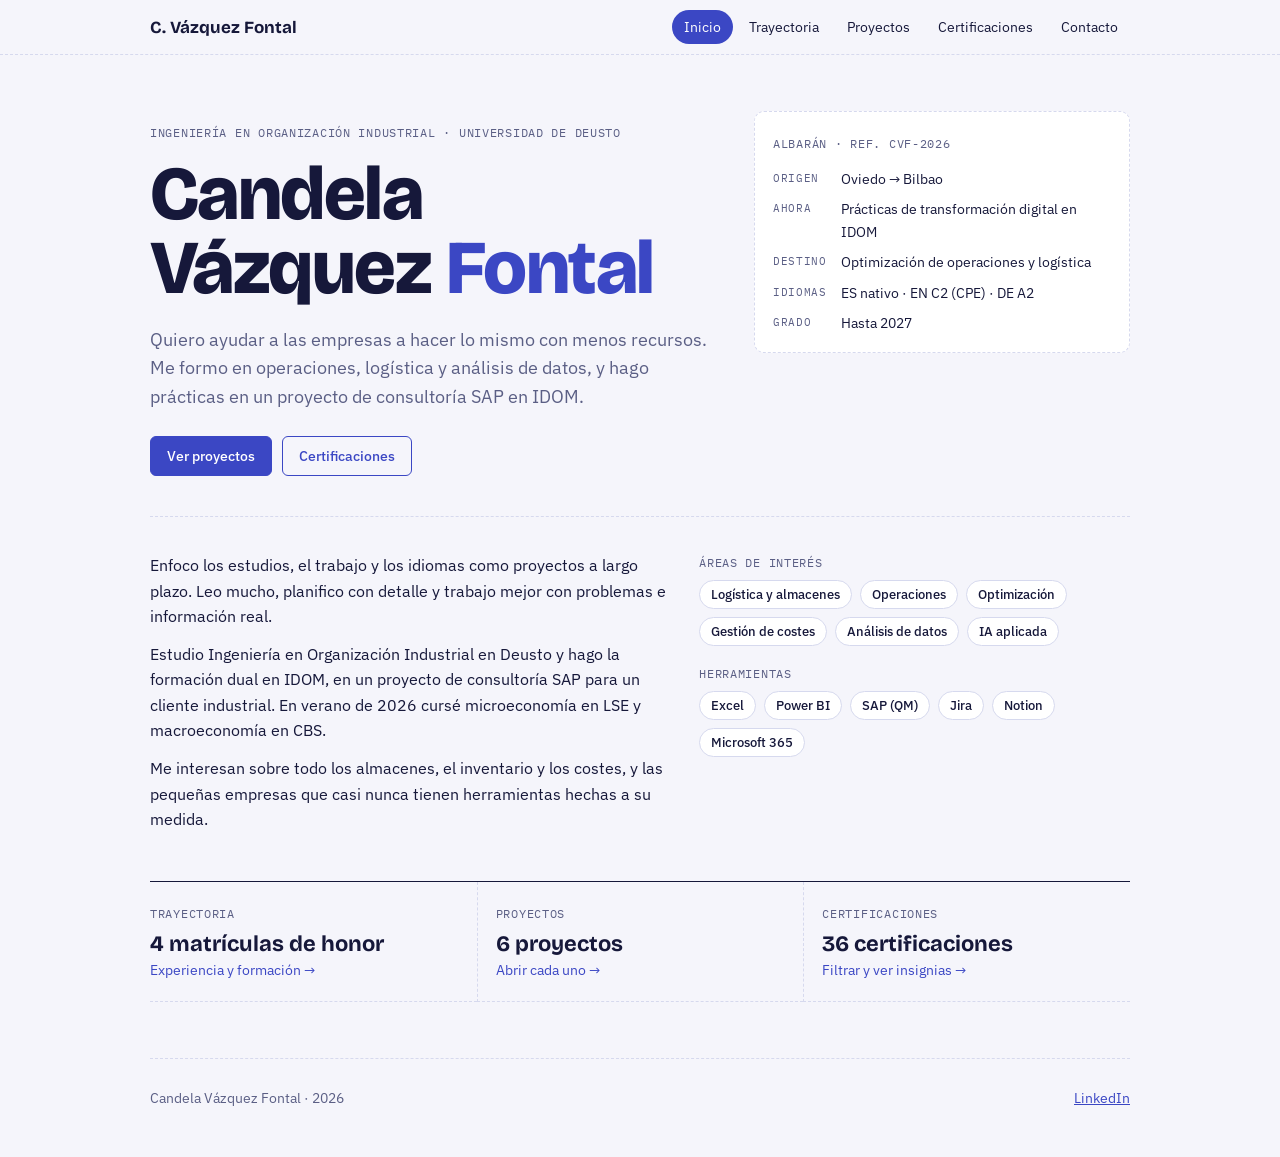
==== index.html @ 23063f33 "Primera versión de la web" ====
<!doctype html>
<html lang="es">
<head>
<meta charset="utf-8">
<meta name="viewport" content="width=device-width,initial-scale=1">
<title>Candela Vázquez Fontal</title>
<meta name="description" content="Candela Vázquez Fontal. Ingeniería en Organización Industrial: operaciones, logística y análisis de datos. Trayectoria, proyectos y certificaciones.">
<style>html{-webkit-text-size-adjust:100%}body{margin:0}img{max-width:100%}[hidden]{display:none!important}</style>
<link rel="preconnect" href="https://fonts.googleapis.com">
<link rel="preconnect" href="https://fonts.gstatic.com" crossorigin>
<link rel="stylesheet" href="https://fonts.googleapis.com/css2?family=Bricolage+Grotesque:opsz,wght@12..96,500;12..96,700;12..96,800&family=IBM+Plex+Sans:wght@400;500;600&family=IBM+Plex+Mono:wght@400;500&display=swap">
<style>
/* Concepto: web como albarán de transporte. Cada sección es una hoja aparte; filas de manifiesto con fechas, códigos y separadores punteados tipo perforación. */
:root{
  --bg:#F5F5FB; --surface:#FFFFFF; --fg:#16183A; --muted:#5B5F85; --line:#D6D9EE;
  --accent:#3B47C4; --accent-soft:#E0E3FF; --on-accent:#FFFFFF;
  --ok:#1F7A4D; --ok-soft:#DDF3E7; --wip:#8A5200; --wip-soft:#FFEFD0;
  --f-display:'Bricolage Grotesque','Helvetica Neue',Arial,sans-serif;
  --f-body:'IBM Plex Sans','Helvetica Neue',Arial,sans-serif;
  --f-mono:'IBM Plex Mono',ui-monospace,Menlo,Consolas,monospace;
}
@media (prefers-color-scheme:dark){:root:not([data-theme="light"]){
  --bg:#0E1024; --surface:#161939; --fg:#E9EAF8; --muted:#9A9EC6; --line:#2B2F5E;
  --accent:#A3ADFF; --accent-soft:#252A66; --on-accent:#0E1024;
  --ok:#7ADCA6; --ok-soft:#173D2C; --wip:#FFC76B; --wip-soft:#46310E; color-scheme:dark}}
:root[data-theme="dark"]{
  --bg:#0E1024; --surface:#161939; --fg:#E9EAF8; --muted:#9A9EC6; --line:#2B2F5E;
  --accent:#A3ADFF; --accent-soft:#252A66; --on-accent:#0E1024;
  --ok:#7ADCA6; --ok-soft:#173D2C; --wip:#FFC76B; --wip-soft:#46310E; color-scheme:dark}
*{box-sizing:border-box}
body{background:var(--bg);color:var(--fg);font:16px/1.6 var(--f-body);padding-inline:20px}
.wrap{max-width:980px;margin-inline:auto}
a{color:var(--accent)}
:focus-visible{outline:2px solid var(--accent);outline-offset:3px;border-radius:3px}
.mono{font-family:var(--f-mono);font-size:12px;letter-spacing:.06em;text-transform:uppercase;color:var(--muted)}
h1,h2,h3{font-family:var(--f-display);text-wrap:balance;margin:0}

/* Navegación por secciones */
nav{position:sticky;top:env(safe-area-inset-top,0px);z-index:5;background:var(--bg);border-bottom:1px dashed var(--line);margin-inline:-20px;padding:10px 20px}
nav .wrap{display:flex;gap:8px 18px;align-items:center;flex-wrap:wrap;justify-content:space-between}
nav b{font-family:var(--f-display);font-size:17px}
nav ul{display:flex;gap:4px;list-style:none;margin:0;padding:0;flex-wrap:wrap}
nav a{display:block;color:var(--fg);text-decoration:none;font-size:14px;padding:5px 11px;border-radius:999px;border:1px solid transparent}
nav a:hover{border-color:var(--line)}
nav a[aria-current="page"]{background:var(--accent);color:var(--on-accent)}

.view{padding-block:40px 56px}
.view-head{display:flex;justify-content:space-between;align-items:baseline;gap:12px;flex-wrap:wrap;margin-bottom:26px}
.view-head h2{font-size:clamp(32px,6vw,54px);font-weight:800;letter-spacing:-.02em;line-height:1}
.view h3.sub{font-size:22px;font-weight:700;margin:36px 0 12px}
.view h3.sub:first-of-type{margin-top:0}

/* Inicio */
.hero{display:grid;grid-template-columns:1.5fr 1fr;gap:40px;align-items:start;padding-block:16px 40px}
.hero h1{font-size:clamp(40px,7vw,76px);line-height:.98;font-weight:800;letter-spacing:-.02em}
.hero h1 span{color:var(--accent)}
.hero p.lead{font-size:18px;max-width:52ch;color:var(--muted);margin:20px 0 0}
.cta{display:flex;gap:10px;flex-wrap:wrap;margin-top:24px}
.btn{font:500 14px var(--f-body);padding:10px 16px;border-radius:6px;border:1px solid var(--accent);background:var(--accent);color:var(--on-accent);text-decoration:none;cursor:pointer}
.btn.ghost{background:transparent;color:var(--accent)}
.label{background:var(--surface);border:1px dashed var(--line);border-radius:10px;padding:18px;min-width:0}
.label dl{margin:12px 0 0;display:grid;grid-template-columns:auto 1fr;gap:8px 14px;font-size:14px}
.label dt{font-family:var(--f-mono);font-size:11px;text-transform:uppercase;letter-spacing:.06em;color:var(--muted);padding-top:2px}
.label dd{margin:0;min-width:0;overflow-wrap:anywhere}
.about{display:grid;grid-template-columns:1.2fr 1fr;gap:32px;padding-block:36px;border-top:1px dashed var(--line)}
.about p{margin:0 0 12px;max-width:60ch}
.about .side{display:grid;gap:18px;align-content:start;min-width:0}
.about .side p{margin:0 0 8px}
.chips{display:flex;gap:8px;flex-wrap:wrap;margin:0;padding:0;list-style:none}
.chips li,.chip{font:500 13px var(--f-body);padding:5px 11px;border-radius:999px;border:1px solid var(--line);background:var(--surface);color:var(--fg)}
button.chip{cursor:pointer}
button.chip span{color:var(--muted);font-family:var(--f-mono);font-size:11px;margin-left:5px}
button.chip[aria-pressed="true"]{background:var(--accent);color:var(--on-accent);border-color:var(--accent)}
button.chip[aria-pressed="true"] span{color:var(--on-accent)}
.doors{display:grid;grid-template-columns:repeat(3,1fr);border-top:1px solid var(--fg)}
.doors a{display:block;padding:18px 18px 18px 0;text-decoration:none;color:var(--fg);border-bottom:1px dashed var(--line)}
.doors a+a{padding-left:18px;border-left:1px dashed var(--line)}
.doors b{display:block;font:700 22px var(--f-display);margin-top:6px}
.doors span.go{color:var(--accent);font-size:14px}
.doors a:hover b{color:var(--accent)}

/* Listas tipo manifiesto */
.tl{list-style:none;margin:0;padding:0;border-top:1px solid var(--fg)}
.tl>li{display:grid;grid-template-columns:170px 1fr;gap:6px 24px;padding-block:16px;border-bottom:1px dashed var(--line)}
.tl h4{font:700 19px var(--f-display);margin:0}
.tl .org{color:var(--muted);font-size:14px}
.tl p{margin:6px 0 0;font-size:15px;max-width:64ch}
.tl ul.pts{margin:6px 0 0;padding-left:18px;font-size:15px;max-width:64ch}
.tl .chips{margin-top:10px}
.tl .chips li{font-size:12px;padding:3px 9px}
.tools{display:flex;gap:8px;flex-wrap:wrap;align-items:center;margin-bottom:12px}
.tools .lab{flex:0 0 auto;margin-right:4px}
.field{font:400 14px var(--f-body);padding:7px 11px;border-radius:6px;border:1px solid var(--line);background:var(--surface);color:var(--fg);min-width:0;max-width:100%}
input.field{flex:1 1 200px;max-width:320px}
.count{display:block;margin:0 0 8px}
.rows{border-top:1px solid var(--fg)}
.row{display:grid;grid-template-columns:120px 1fr auto;gap:6px 20px;padding:13px 0;border-bottom:1px dashed var(--line);align-items:baseline}
.row h3{font-size:17px;font-weight:700}
.row .meta{color:var(--muted);font-size:14px;margin-top:2px}
.row .go{font-size:13px;white-space:nowrap}
.row .go .id{font-family:var(--f-mono);font-size:11px;color:var(--muted)}
.empty{color:var(--muted);padding:16px 0;margin:0}
#proj-list{border-top:1px solid var(--fg)}
details.proj{border-bottom:1px dashed var(--line)}
details.proj summary{display:grid;grid-template-columns:120px 1fr auto;gap:6px 20px;padding:16px 0;cursor:pointer;list-style:none;align-items:baseline}
details.proj summary::-webkit-details-marker{display:none}
details.proj summary h3{font-size:20px;font-weight:700}
details.proj summary .meta{color:var(--muted);font-size:14px}
details.proj summary .plus{font-family:var(--f-mono);color:var(--accent);font-size:20px;line-height:1;display:inline-block}
details.proj[open] .plus{transform:rotate(45deg)}
.proj-body{display:grid;grid-template-columns:120px 1fr;gap:0 20px;padding:0 0 22px}
.proj-body .in{grid-column:2;display:grid;grid-template-columns:1fr 1fr;gap:18px 28px;min-width:0}
.proj-body h4{font:500 11px var(--f-mono);letter-spacing:.06em;text-transform:uppercase;color:var(--muted);margin:0 0 4px}
.proj-body p{margin:0;font-size:15px;max-width:66ch}
.proj-body ul{margin:0;padding-left:18px;font-size:15px}
.proj-body .wide{grid-column:1/-1}
.tags{display:flex;gap:6px;flex-wrap:wrap}
.tags span{font-size:12px;padding:2px 9px;border-radius:999px;border:1px solid var(--line);color:var(--muted)}
.honor{display:inline-block;font:500 11px var(--f-mono);letter-spacing:.05em;text-transform:uppercase;padding:3px 8px;border-radius:4px;background:var(--ok-soft);color:var(--ok)}
.draft{background:var(--wip-soft);color:var(--fg);border-left:3px solid var(--wip);padding:10px 12px;font-size:14px}
.draft b{font:500 11px var(--f-mono);letter-spacing:.06em;text-transform:uppercase;color:var(--wip);display:block;margin-bottom:2px}
p.draft{margin:18px 0 0}
body.clean .draft{display:none}
footer{padding-block:28px 48px;border-top:1px dashed var(--line);display:flex;justify-content:space-between;align-items:center;gap:16px;flex-wrap:wrap;color:var(--muted);font-size:14px}
footer button{font:500 13px var(--f-body);padding:6px 12px;border-radius:6px;border:1px solid var(--line);background:var(--surface);color:var(--fg);cursor:pointer}
@media (max-width:760px){
  .hero,.about{grid-template-columns:1fr}
  .hero{gap:28px;padding-block:8px 32px}
  .doors{grid-template-columns:1fr}
  .doors a+a{padding-left:0;border-left:0}
  .tl>li{grid-template-columns:1fr}
  .row,details.proj summary{grid-template-columns:1fr auto}
  .row>:first-child,details.proj summary>:first-child{grid-column:1/-1}
  .row>div{grid-column:1/-1}
  .row .go{grid-column:1/-1;white-space:normal}
  .proj-body{grid-template-columns:1fr}
  .proj-body .in{grid-column:1;grid-template-columns:1fr}
}
</style>

</head>
<body>
<nav aria-label="Secciones"><div class="wrap">
  <b>C. Vázquez Fontal</b>
  <ul>
    <li><a href="#inicio" data-view="inicio">Inicio</a></li>
    <li><a href="#trayectoria" data-view="trayectoria">Trayectoria</a></li>
    <li><a href="#proyectos" data-view="proyectos">Proyectos</a></li>
    <li><a href="#certificaciones" data-view="certificaciones">Certificaciones</a></li>
    <li><a href="#contacto" data-view="contacto">Contacto</a></li>
  </ul>
</div></nav>

<main class="wrap">

<!-- ============ INICIO ============ -->
<section class="view" id="v-inicio">
  <div class="hero">
    <div>
      <p class="mono">Ingeniería en Organización Industrial · Universidad de Deusto</p>
      <h1 style="margin-top:14px">Candela<br>Vázquez <span>Fontal</span></h1>
      <p class="lead">Quiero ayudar a las empresas a hacer lo mismo con menos recursos. Me formo en operaciones, logística y análisis de datos, y hago prácticas en un proyecto de consultoría SAP en IDOM.</p>
      <div class="cta">
        <a class="btn" href="#proyectos" data-view="proyectos">Ver proyectos</a>
        <a class="btn ghost" href="#certificaciones" data-view="certificaciones">Certificaciones</a>
      </div>
    </div>
    <aside class="label" aria-label="Datos rápidos">
      <span class="mono">Albarán · Ref. CVF-2026</span>
      <dl>
        <dt>Origen</dt><dd>Oviedo → Bilbao</dd>
        <dt>Ahora</dt><dd>Prácticas de transformación digital en IDOM</dd>
        <dt>Destino</dt><dd>Optimización de operaciones y logística</dd>
        <dt>Idiomas</dt><dd>ES nativo · EN C2 (CPE) · DE A2</dd>
        <dt>Grado</dt><dd>Hasta 2027</dd>
      </dl>
    </aside>
  </div>

  <div class="about">
    <div>
      <p>Enfoco los estudios, el trabajo y los idiomas como proyectos a largo plazo. Leo mucho, planifico con detalle y trabajo mejor con problemas e información real.</p>
      <p>Estudio Ingeniería en Organización Industrial en Deusto y hago la formación dual en IDOM, en un proyecto de consultoría SAP para un cliente industrial. En verano de 2026 cursé microeconomía en LSE y macroeconomía en CBS.</p>
      <p>Me interesan sobre todo los almacenes, el inventario y los costes, y las pequeñas empresas que casi nunca tienen herramientas hechas a su medida.</p>
    </div>
    <div class="side">
      <div>
        <p class="mono">Áreas de interés</p>
        <ul class="chips">
          <li>Logística y almacenes</li><li>Operaciones</li><li>Optimización</li>
          <li>Gestión de costes</li><li>Análisis de datos</li><li>IA aplicada</li>
        </ul>
      </div>
      <div>
        <p class="mono">Herramientas</p>
        <ul class="chips">
          <li>Excel</li><li>Power BI</li><li>SAP (QM)</li><li>Jira</li><li>Notion</li><li>Microsoft 365</li>
        </ul>
      </div>
    </div>
  </div>

  <div class="doors">
    <a href="#trayectoria" data-view="trayectoria"><span class="mono">Trayectoria</span><b>4 matrículas de honor</b><span class="go">Experiencia y formación →</span></a>
    <a href="#proyectos" data-view="proyectos"><span class="mono">Proyectos</span><b id="door-proj"></b><span class="go">Abrir cada uno →</span></a>
    <a href="#certificaciones" data-view="certificaciones"><span class="mono">Certificaciones</span><b id="door-cert"></b><span class="go">Filtrar y ver insignias →</span></a>
  </div>
</section>

<!-- ============ TRAYECTORIA ============ -->
<section class="view" id="v-trayectoria" hidden>
  <div class="view-head"><h2>Trayectoria</h2><span class="mono">Experiencia · formación · reconocimientos</span></div>

  <h3 class="sub">Experiencia</h3>
  <ol class="tl">
    <li><span class="mono">Sep 2026 – hoy</span><div><h4>Prácticas de transformación digital</h4><span class="org">IDOM Consulting, Engineering, Architecture · Bilbao</span>
      <p>Formación dual en un proyecto de consultoría SAP para un cliente industrial del sector Oil &amp; Gas.</p>
      <ul class="pts">
        <li>Soporte y evolución del módulo de calidad de SAP (QM): pruebo y documento nuevos campos de ensayos de calidad y conversiones de unidades, y traslado al desarrollador los errores reproducibles.</li>
        <li>Apoyo al despliegue en una nueva sede internacional.</li>
        <li>Detección de mejoras de proceso.</li>
      </ul></div></li>
    <li><span class="mono">Jul – Ago 2025</span><div><h4>Auxiliar administrativo</h4><span class="org">Arminza asesores · Gijón</span>
      <p>Contabilidad de varias empresas y particulares con software de asesoría y Excel. Presentación de modelos a Hacienda y cuentas anuales.</p></div></li>
    <li><span class="mono">Jul – Ago 2024</span><div><h4>Auxiliar administrativo</h4><span class="org">Disashop · A Coruña</span>
      <p>Prevención de riesgos laborales y tareas básicas de contabilidad.</p></div></li>
    <li><span class="mono">Oct – Dic 2021</span><div><h4>Profesora de ballet</h4><span class="org">Academia Paso a Dos · Gijón</span></div></li>
  </ol>

  <h3 class="sub">Formación</h3>
  <ol class="tl">
    <li><span class="mono">Sep 2025 – 2027</span><div><h4>Grado en Ingeniería en Organización Industrial (bilingüe)</h4><span class="org">Universidad de Deusto</span>
      <ul class="chips">
        <li>Optimización y Simulación</li><li>Logística</li><li>Production Management</li><li>Integrated Production Systems</li>
        <li>Procesos y Gestión de la Calidad</li><li>Oficina de Gestión de Proyectos</li><li>Ingeniería del Producto</li><li>Statistics</li>
      </ul></div></li>
    <li><span class="mono">Ago 2026</span><div><h4>Summer School: Introductory Microeconomics</h4><span class="org">The London School of Economics and Political Science (LSE)</span></div></li>
    <li><span class="mono">Jun – Jul 2026</span><div><h4>Summer School: Principles of Macroeconomics</h4><span class="org">Copenhagen Business School (CBS)</span></div></li>
    <li><span class="mono">Sep 2023 – Jun 2025</span><div><h4>Grado en Ingeniería en Organización Industrial (bilingüe)</h4><span class="org">Universidad de Oviedo</span>
      <p>Dos primeros cursos, antes del traslado a Deusto para hacer la formación dual.</p></div></li>
    <li><span class="mono">Sep 2021 – Jul 2023</span><div><h4>Bachillerato Internacional y Bachillerato tecnológico</h4><span class="org">RIES Jovellanos · Gijón</span></div></li>
  </ol>

  <h3 class="sub">Reconocimientos</h3>
  <ol class="tl">
    <li><span class="mono">Jun 2026</span><div><h4>Matrícula de honor en Optimización y Simulación</h4><span class="org">Universidad de Deusto</span></div></li>
    <li><span class="mono">Ene 2026</span><div><h4>Matrícula de honor en Ingeniería del Producto</h4><span class="org">Universidad de Deusto</span></div></li>
    <li><span class="mono">Ene 2025</span><div><h4>Matrícula de honor en Strength of Materials</h4><span class="org">Universidad de Oviedo</span></div></li>
    <li><span class="mono">May 2024</span><div><h4>Matrícula de honor en Graphic Expression</h4><span class="org">Universidad de Oviedo</span></div></li>
  </ol>

  <h3 class="sub">Vida universitaria</h3>
  <ol class="tl">
    <li><span class="mono">Feb 2026 – hoy</span><div><h4>Deusto Consulting Club</h4><span class="org">Junior · División Operations and Supply Chain (desde oct. 2026) · División Digital, Tech &amp; AI (desde nov. 2026)</span></div></li>
    <li><span class="mono">Oct 2025 – Jun 2026</span><div><h4>UNIC Student Ambassador</h4><span class="org">UNIC, European University of Cities in Post-Industrial Transition</span></div></li>
    <li><span class="mono">Oct – Nov 2025</span><div><h4>Deusto START I</h4><span class="org">Deusto Emprende · programa de emprendimiento</span>
      <p>Desarrollamos en equipo el proyecto PAUSA. <a href="#proyectos" data-view="proyectos">Ver en proyectos</a>.</p></div></li>
    <li><span class="mono">Sep 2025 – Ene 2026</span><div><h4>Big Buddy y Programa Tandem</h4><span class="org">Universidad de Deusto</span>
      <p>Actividades interculturales con estudiantes internacionales e intercambio de idiomas.</p></div></li>
  </ol>
</section>

<!-- ============ PROYECTOS ============ -->
<section class="view" id="v-proyectos" hidden>
  <div class="view-head"><h2>Proyectos</h2><span class="mono">Abre cada uno para ampliar</span></div>
  <div class="tools" id="proj-area" role="group" aria-label="Área del proyecto"><span class="mono lab">Área</span></div>
  <span class="mono count" id="proj-count" aria-live="polite"></span>
  <div id="proj-list"></div>
</section>

<!-- ============ CERTIFICACIONES ============ -->
<section class="view" id="v-certificaciones" hidden>
  <div class="view-head"><h2>Certificaciones</h2><span class="mono">Las más recientes, arriba</span></div>
  <div class="tools" id="cert-filters" role="group" aria-label="Categorías"></div>
  <div class="tools">
    <select class="field" id="cert-org" aria-label="Emisor"></select>
    <input class="field" id="cert-q" type="search" placeholder="Buscar un curso" aria-label="Buscar un curso">
  </div>
  <span class="mono count" id="cert-count" aria-live="polite"></span>
  <div class="rows" id="cert-rows"></div>
</section>

<!-- ============ CONTACTO ============ -->
<section class="view" id="v-contacto" hidden>
  <div class="view-head"><h2>Contacto</h2><span class="mono">Escríbeme</span></div>
  <p style="margin:0 0 18px;max-width:56ch">Estoy abierta a conversaciones sobre operaciones, logística y proyectos de mejora con datos.</p>
  <div class="cta" style="margin-top:0">
    <button class="btn" id="copy-mail" type="button">Copiar correo</button>
    <a class="btn ghost" href="https://www.linkedin.com/in/candela-v%C3%A1zquez-fontal" target="_blank" rel="noopener">LinkedIn</a>
  </div>
  <p style="margin:14px 0 0">Correo: <span id="mail" style="user-select:all">candelavfontal@gmail.com</span></p>
</section>
</main>

<div class="wrap"><footer>
  <span>Candela Vázquez Fontal · 2026</span>
  <a href="https://www.linkedin.com/in/candela-v%C3%A1zquez-fontal" target="_blank" rel="noopener">LinkedIn</a>
</footer></div>

<script>
/* ===== Datos. Edita aquí. =====
   CERTS: d = fecha de expedición (AAAA-MM). url = enlace público; id = identificador cuando no hay enlace. */
const LL="https://www.linkedin.com/learning/certificates/";
const CR="https://www.credly.com/badges/";
const SJ="https://verify.skilljar.com/c/";
const CERTS=[
 {t:"Notion Advanced Badge",org:"Notion",cat:"Productividad y habilidades",d:"2026-03",url:SJ+"xu6fxgkbqdtj"},
 {t:"Notion Workflows Badge",org:"Notion",cat:"Productividad y habilidades",d:"2026-03",url:SJ+"t9p6pafir5xa"},
 {t:"Notion Essentials Badge",org:"Notion",cat:"Productividad y habilidades",d:"2026-03",url:SJ+"k6drqh7ybahc"},
 {t:"Project Management Fundamentals",org:"IBM",cat:"Gestión de proyectos",d:"2025-11",url:CR+"fda90fd6-bf41-454a-a05c-a5a7dce7dfeb",lk:"Ver insignia"},
 {t:"Project Management and Agile Fundamentals",org:"Santander Open Academy",cat:"Gestión de proyectos",d:"2025-09",id:"OA-2025-0924001763036",pdf:"certificados/project-management-and-agile-fundamentals.pdf"},
 {t:"Leading in a Digital World",org:"IE University",cat:"Productividad y habilidades",d:"2025-09",id:"OA-2025-0922001750874",pdf:"certificados/leading-in-a-digital-world.pdf"},
 {t:"Introduction to Generative AI",org:"MIT Professional Education",cat:"Datos e IA",d:"2025-09",id:"OA-2025-0922001750362",pdf:"certificados/introduction-to-generative-ai.pdf"},
 {t:"C2 Proficiency (CPE)",org:"Cambridge English",cat:"Idiomas",d:"2025-07",pdf:"certificados/c2-proficiency-cambridge.pdf"},
 {t:"Managing Multiple Projects",org:"LinkedIn Learning",cat:"Gestión de proyectos",d:"2025-07",url:LL+"6d967894c8d602e24c68b66d6d60f02e17e83166a874dbd9c2fe51df52e58ff1"},
 {t:"AI for Administrative Roles: Streamline Tasks and Boost Productivity",org:"LinkedIn Learning",cat:"Datos e IA",d:"2025-07",url:LL+"2f2649018ba1a5fd018c0eee74096a909efea05e823dc9b5ac042890fc282127"},
 {t:"Using Microsoft Teams and Outlook Together: Maximizing Productivity",org:"LinkedIn Learning",cat:"Productividad y habilidades",d:"2025-07",url:LL+"802a17363575a44039c5802fdb3ab9493e353a2b3156d9a123fb1d1b1a5739ee"},
 {t:"Outlook: Efficient Email Management",org:"LinkedIn Learning",cat:"Productividad y habilidades",d:"2025-07",url:LL+"361cea6c955319cbfad60c8e697ef9124948472aed5e21b45fbc0017d85ae766"},
 {t:"Business Analysis: Essential Tools and Techniques",org:"LinkedIn Learning",cat:"Datos e IA",d:"2025-07",url:LL+"e4cb9fd79dfc14a808d413f85f2076626b413cfc9ea497fbaac9ca6db66af848"},
 {t:"The Role of Business Analysis in Data Analytics",org:"LinkedIn Learning",cat:"Datos e IA",d:"2025-07",url:LL+"a967b50a1b112452a21be6a401eed408db7bc0bb62fa1ed11132eece9193b944"},
 {t:"Financial Accounting Part 2",org:"LinkedIn Learning",cat:"Operaciones y finanzas",d:"2025-07",url:LL+"8d37386fbaf039bccbbcba031050771baf6fbf5534b9651e667726b146fdd1d6"},
 {t:"Excel Supply Chain Analysis: Solving Inventory Problems",org:"LinkedIn Learning",cat:"Operaciones y finanzas",d:"2025-07",url:LL+"43a9916b4a7e85bf1a4c3a263fa0da773255f57f9168afb816fe2332063998b9"},
 {t:"Financial Accounting Part 1",org:"LinkedIn Learning",cat:"Operaciones y finanzas",d:"2025-07",url:LL+"3f714be15bfcfa3c3023316436246532507650f180e9d23c22f99b8f1a5d9ddb"},
 {t:"Financial Accounting Foundations",org:"LinkedIn Learning",cat:"Operaciones y finanzas",d:"2025-07",url:LL+"050ba2d8f70a2633acee2c65d782d4b4dfdb503516910c3ce6a30464afbd777a"},
 {t:"Data Fundamentals",org:"IBM",cat:"Datos e IA",d:"2025-07",url:CR+"e8f19719-776a-4687-b844-7bce2758eecb",lk:"Ver insignia"},
 {t:"Introducción a la Ciencia de Datos",org:"IE University",cat:"Datos e IA",d:"2025-06",id:"OA-2025-0628001296627",pdf:"certificados/introduccion-ciencia-de-datos.pdf"},
 {t:"Google: Artificial Intelligence and Productivity",org:"Google",cat:"Datos e IA",d:"2025-06",id:"OA-2025-0624001278542"},
 {t:"Gestión de proyectos con Jira",org:"LinkedIn Learning",cat:"Gestión de proyectos",d:"2025-06",url:LL+"5924d9c8bdc2583e0664523a1dc770c6446726e1429bb750f072e7c7d2a5989b"},
 {t:"Working in a Digital World: Professional Skills",org:"IBM",cat:"Productividad y habilidades",d:"2025-06",url:CR+"b61aba8e-ad4b-45a9-aefc-69a7f2bf5ebf",lk:"Ver insignia"},
 {t:"Atlantic Masters Experience",org:"UWC Atlantic College",cat:"Productividad y habilidades",d:"2025-06"},
 {t:"Power BI",org:"Santander Open Academy",cat:"Datos e IA",d:"2024-08",id:"OA-2024-0819000507633",pdf:"certificados/power-bi.pdf"},
 {t:"Explore Emerging Tech",org:"IBM",cat:"Datos e IA",d:"2024-08",url:CR+"cb5fa4d7-588a-404c-93de-69f75b5592be",lk:"Ver insignia"},
 {t:"Curso online en Marketing Digital TalentUO (50 h)",org:"Universidad de Oviedo",cat:"Operaciones y finanzas",d:"2024-06"},
 {t:"C1 Advanced (CAE)",org:"Cambridge English",cat:"Idiomas",d:"2024-06"},
 {t:"Ballet: Intermediate",org:"Royal Academy of Dance",cat:"Ballet",d:"2024-06"},
 {t:"Professional Development",org:"IMFAHE",cat:"Productividad y habilidades",d:"2024-01",pdf:"certificados/professional-development-imfahe.pdf"},
 {t:"Mecanografía (249 ppm)",org:"Cursomeca",cat:"Productividad y habilidades",d:"2023-10",pdf:"certificados/mecanografia-cursomeca.pdf"},
 {t:"Ballet: Intermediate Foundation",org:"Royal Academy of Dance",cat:"Ballet",d:"2023-06"},
 {t:"Ballet: Grade 8",org:"Royal Academy of Dance",cat:"Ballet",d:"2021-12"},
 {t:"Ballet: Grade 7",org:"Royal Academy of Dance",cat:"Ballet",d:"2019-08"},
 {t:"Ballet: Grade 6",org:"Royal Academy of Dance",cat:"Ballet",d:"2018-09"},
 {t:"Ballet: Grade 1",org:"Royal Academy of Dance",cat:"Ballet",d:"2014-07"}
];

/* PROJECTS: todo = nota de borrador, no se publica. honor = asignatura con matrícula de honor. */
const PROJECTS=[
 {id:"PRJ-001",t:"Simulación de pedidos online en una macro-tienda",meta:"Optimización y Simulación · Deusto · 2026 · equipo de tres",honor:true,
  areas:["Optimización","Logística","Datos"],
  ctx:"¿Puede una macro-tienda de moda preparar todos los pedidos online que recibe en un día? Caso planteado con datos supuestos.",
  how:"Modelo de teoría de colas (M/M/s) por franjas horarias y simulación de un año completo de pedidos.",
  res:["Saturación por la tarde: utilización de 1,33 y 1,67, es decir, entran más pedidos de los que se pueden preparar.","La cola no se recupera de un día para otro (−795 y −390 pedidos al día).","Simulación anual de 777.780 pedidos, con 290.030 ventas perdidas.","Propuesta: reforzar la capacidad de tarde y noche y limitar los pedidos acumulados."],
  tools:["Teoría de colas","Simulación"],role:"Participé como miembro de un equipo de tres personas.",link:null,
  todo:null},
 {id:"PRJ-002",t:"Sistema de facturación e inventario para micropymes",meta:"Oficina de Gestión de Proyectos · Deusto · abril de 2026",
  areas:["Gestión de proyectos","Logística","Costes"],
  ctx:"Muchas micropymes españolas llevan el inventario, los albaranes y las facturas a mano o en hojas sueltas.",
  how:"Anteproyecto completo de una aplicación de escritorio que reúne inventario, albaranes y facturas con alertas de cobro, panel de indicadores y roles de usuario. Incluye planificación, presupuesto y gestión de riesgos.",
  res:["Calificado con 95 sobre 100.","Criterios de aceptación medibles: 0 % de desviación de stock en 30 productos, factura en PDF en menos de 5 segundos y 50 operaciones seguidas sin error.","Es un diseño planificado, no una aplicación construida."],
  tools:["MS Project","SQLite","Matriz de riesgos","Diagrama de Gantt"],role:"Trabajo individual.",link:null,todo:null},
 {id:"PRJ-003",t:"Sistema de calidad ISO 9001 para una siderúrgica",meta:"Caso práctico Acerías Ibañeta · Deusto · equipo de tres",
  areas:["Optimización","Costes"],
  ctx:"Caso práctico: una siderúrgica necesita un sistema de gestión de calidad conforme a ISO 9001:2015, incluida la enmienda sobre cambio climático.",
  how:"Análisis del contexto (PESTEL y DAFO), objetivos SMART con línea base y meta, mapa de riesgos y oportunidades, y plantillas de control.",
  res:["6 objetivos con meta definida: CO₂ de 17.890 a menos de 17.000 t, rechazo de 2,9 % a menos de 2,5 %, no conformidades de 164 a 115 y reclamaciones de 19 a 9.","18 riesgos y oportunidades identificados.","6 plantillas de control listas para usar.","Es un diseño: las metas están planteadas, no alcanzadas."],
  tools:["ISO 9001:2015","PESTEL","DAFO","Objetivos SMART"],role:"Participé como miembro de un equipo de tres personas.",link:null,todo:null},
 {id:"PRJ-004",t:"EcoPlay: suscripción circular de juguetes",meta:"Ingeniería del Producto · Deusto · equipo de tres",honor:true,
  areas:["Costes","Negocio"],
  ctx:"Modelo de negocio de una startup que alquila juguetes por suscripción para alargar su vida útil.",
  how:"Estructura de costes, planes de precio y punto de equilibrio. Validación exploratoria de la oferta con entrevistas a cuatro familias.",
  res:["Punto de equilibrio en 411 suscriptores.","Coste variable de 13 € por cliente y planes de 19,90 a 34,90 € al mes.","Beneficio objetivo de 25.000 € en el tercer año."],
  tools:["Modelo de negocio","Análisis de costes","Entrevistas"],role:"Participé como miembro de un equipo de tres personas.",link:null,todo:null},
 {id:"PRJ-005",t:"PAUSA: una app para usar menos el móvil",meta:"Deusto START I · Deusto Emprende · oct. – nov. 2025 · en equipo",
  areas:["Negocio"],
  ctx:"Los jóvenes profesionales de 20 a 35 años quieren reducir el uso del móvil y gestionar su tiempo de forma más consciente.",
  how:"Definición del problema, estudio de mercado, propuesta de valor y Business Model Canvas. Modelo freemium: app base gratuita y paquetes de asesoría especializada, con un plan de marketing apoyado en influencers de estilo de vida.",
  res:["Concepto de app y modelo de negocio completos.","Presentación del proyecto en un pitch final."],
  tools:["Business Model Canvas","Estudio de mercado","Pitch"],role:"Me centré en el Business Model Canvas: segmentos de clientes, propuesta de valor, actividades clave, canales y socios.",link:null,todo:null},
 {id:"PRJ-006",t:"Monografía del Bachillerato Internacional",meta:"Literatura castellana · ene. 2022 – mar. 2023",
  areas:[],
  ctx:"La monografía es el trabajo de fin del Bachillerato Internacional: una investigación propia sobre un tema elegido por el alumno.",
  how:"Investigación guiada y redacción académica sobre literatura castellana, elegida por mi interés en la lectura.",
  res:["Monografía entregada y evaluada."],
  tools:["Investigación","Planificación de proyectos","Redacción académica"],role:"Trabajo individual.",link:null,
  todo:null}
];

const $=s=>document.querySelector(s);
const esc=s=>String(s).replace(/[&<>"]/g,c=>({"&":"&amp;","<":"&lt;",">":"&gt;",'"':"&quot;"}[c]));
const norm=s=>s.toLowerCase().normalize("NFD").replace(/[̀-ͯ]/g,"");
const MES=["ene","feb","mar","abr","may","jun","jul","ago","sep","oct","nov","dic"];
const fecha=d=>{const [y,m]=d.split("-");return MES[+m-1]+" "+y};

function chips(host,opts,state,cb){
  host.querySelectorAll("button").forEach(b=>b.remove());
  opts.forEach(o=>{const b=document.createElement("button");b.type="button";b.className="chip";
    b.innerHTML=esc(o.label)+(o.n!=null?`<span>${o.n}</span>`:"");
    b.setAttribute("aria-pressed",state.v===o.label);b.onclick=()=>{state.v=o.label;chips(host,opts,state,cb);cb()};host.appendChild(b)});
}

/* ---- Certificaciones: siempre de más reciente a más antigua ---- */
const SORTED=CERTS.map((c,i)=>({...c,i})).sort((a,b)=>b.d.localeCompare(a.d)||a.i-b.i);
const cState={v:"Todas"};
const catOrder=["Datos e IA","Operaciones y finanzas","Gestión de proyectos","Productividad y habilidades","Idiomas","Ballet"];
const catOpts=[{label:"Todas",n:CERTS.length},...catOrder.map(c=>({label:c,n:CERTS.filter(x=>x.cat===c).length}))];
const orgSel=$("#cert-org"),qIn=$("#cert-q");
orgSel.innerHTML=`<option value="">Todos los emisores</option>`+[...new Set(CERTS.map(c=>c.org))].sort((a,b)=>a.localeCompare(b,"es")).map(o=>`<option>${esc(o)}</option>`).join("");
function drawCerts(){
  const q=norm(qIn.value.trim()),org=orgSel.value;
  const list=SORTED.filter(c=>(cState.v==="Todas"||c.cat===cState.v)&&(!org||c.org===org)&&(!q||norm(c.t+" "+c.org).includes(q)));
  $("#cert-rows").innerHTML=list.length?list.map(c=>`<div class="row"><span class="mono">${fecha(c.d)}</span><div><h3>${esc(c.t)}</h3><div class="meta">${esc(c.org)} · ${esc(c.cat)}</div></div><span class="go">${c.url?`<a href="${esc(c.url)}" target="_blank" rel="noopener">${esc(c.lk||"Ver certificado")}</a>`:(c.pdf?`<a href="${esc(c.pdf)}" target="_blank" rel="noopener">Ver certificado (PDF)</a>`:(c.id?`<span class="id">ID ${esc(c.id)}</span>`:""))}</span></div>`).join(""):`<p class="empty">Ningún curso coincide con esos filtros.</p>`;
  $("#cert-count").textContent=`${list.length} de ${CERTS.length} · ${list.filter(c=>c.url||c.pdf).length} con certificado enlazado`;
}
chips($("#cert-filters"),catOpts,cState,drawCerts);
orgSel.onchange=drawCerts;qIn.oninput=drawCerts;drawCerts();

/* ---- Proyectos ---- */
const pAr={v:"Todas"};
const areaNames=["Optimización","Logística","Datos","Costes","Gestión de proyectos","Negocio"];
const arOpts=[{label:"Todas",n:PROJECTS.length},...areaNames.map(a=>({label:a,n:PROJECTS.filter(p=>p.areas.includes(a)).length}))];
function drawProj(){
  const open=new Set([...document.querySelectorAll("details.proj[open]")].map(d=>d.dataset.id));
  const list=PROJECTS.filter(p=>pAr.v==="Todas"||p.areas.includes(pAr.v));
  $("#proj-count").textContent=`${list.length} de ${PROJECTS.length} proyectos`;
  $("#proj-list").innerHTML=list.length?list.map(p=>`<details class="proj" data-id="${p.id}"${open.has(p.id)?" open":""}><summary><span class="mono">${p.id}</span><div><h3>${esc(p.t)}</h3><div class="meta">${esc(p.meta)}</div></div><span class="plus" aria-hidden="true">+</span></summary>
  <div class="proj-body"><span></span><div class="in">
   ${p.honor?`<div class="wide"><span class="honor">Asignatura con matrícula de honor</span></div>`:""}
   <div class="wide"><h4>Problema</h4><p>${esc(p.ctx)}</p></div>
   <div class="wide"><h4>Qué se hizo</h4><p>${esc(p.how)}</p></div>
   ${p.role?`<div class="wide"><h4>Mi parte</h4><p>${esc(p.role)}</p></div>`:""}
   <div class="wide"><h4>Resultados</h4><ul>${p.res.map(x=>`<li>${esc(x)}</li>`).join("")}</ul></div>
   <div><h4>Herramientas y métodos</h4><div class="tags">${p.tools.map(x=>`<span>${esc(x)}</span>`).join("")}</div></div>
   ${p.areas.length?`<div><h4>Áreas</h4><div class="tags">${p.areas.map(x=>`<span>${esc(x)}</span>`).join("")}</div></div>`:""}
   ${p.link?`<div class="wide"><h4>Enlace</h4><p><a href="${esc(p.link)}" target="_blank" rel="noopener">Ver el trabajo</a></p></div>`:""}
  </div></div></details>`).join(""):`<p class="empty">No hay proyectos en esa área.</p>`;
}
chips($("#proj-area"),arOpts,pAr,drawProj);drawProj();
$("#door-proj").textContent=PROJECTS.length+" proyectos";
$("#door-cert").textContent=CERTS.length+" certificaciones";

/* ---- Secciones separadas: se muestra una cada vez; #proyectos, #certificaciones... sirven de enlace directo ---- */
const VIEWS=["inicio","trayectoria","proyectos","certificaciones","contacto"];
function show(v,scroll){
  if(!VIEWS.includes(v))v="inicio";
  VIEWS.forEach(x=>{$("#v-"+x).hidden=x!==v});
  document.querySelectorAll("nav a[data-view]").forEach(a=>{if(a.dataset.view===v)a.setAttribute("aria-current","page");else a.removeAttribute("aria-current")});
  if(scroll)window.scrollTo(0,0);
}
document.addEventListener("click",e=>{const a=e.target.closest("a[data-view]");if(!a)return;e.preventDefault();show(a.dataset.view,true);
  try{history.replaceState(null,"","#"+a.dataset.view)}catch(_){}});
window.addEventListener("hashchange",()=>show(location.hash.slice(1),true));
show(location.hash.slice(1),false);

$("#copy-mail").onclick=async e=>{
  const b=e.currentTarget,txt=$("#mail").textContent;
  try{await navigator.clipboard.writeText(txt);b.textContent="Correo copiado"}
  catch(_){const r=document.createRange();r.selectNodeContents($("#mail"));const s=getSelection();s.removeAllRanges();s.addRange(r);b.textContent="Selecciona y copia"}
  setTimeout(()=>b.textContent="Copiar correo",2200);
};
</script>

</body>
</html>
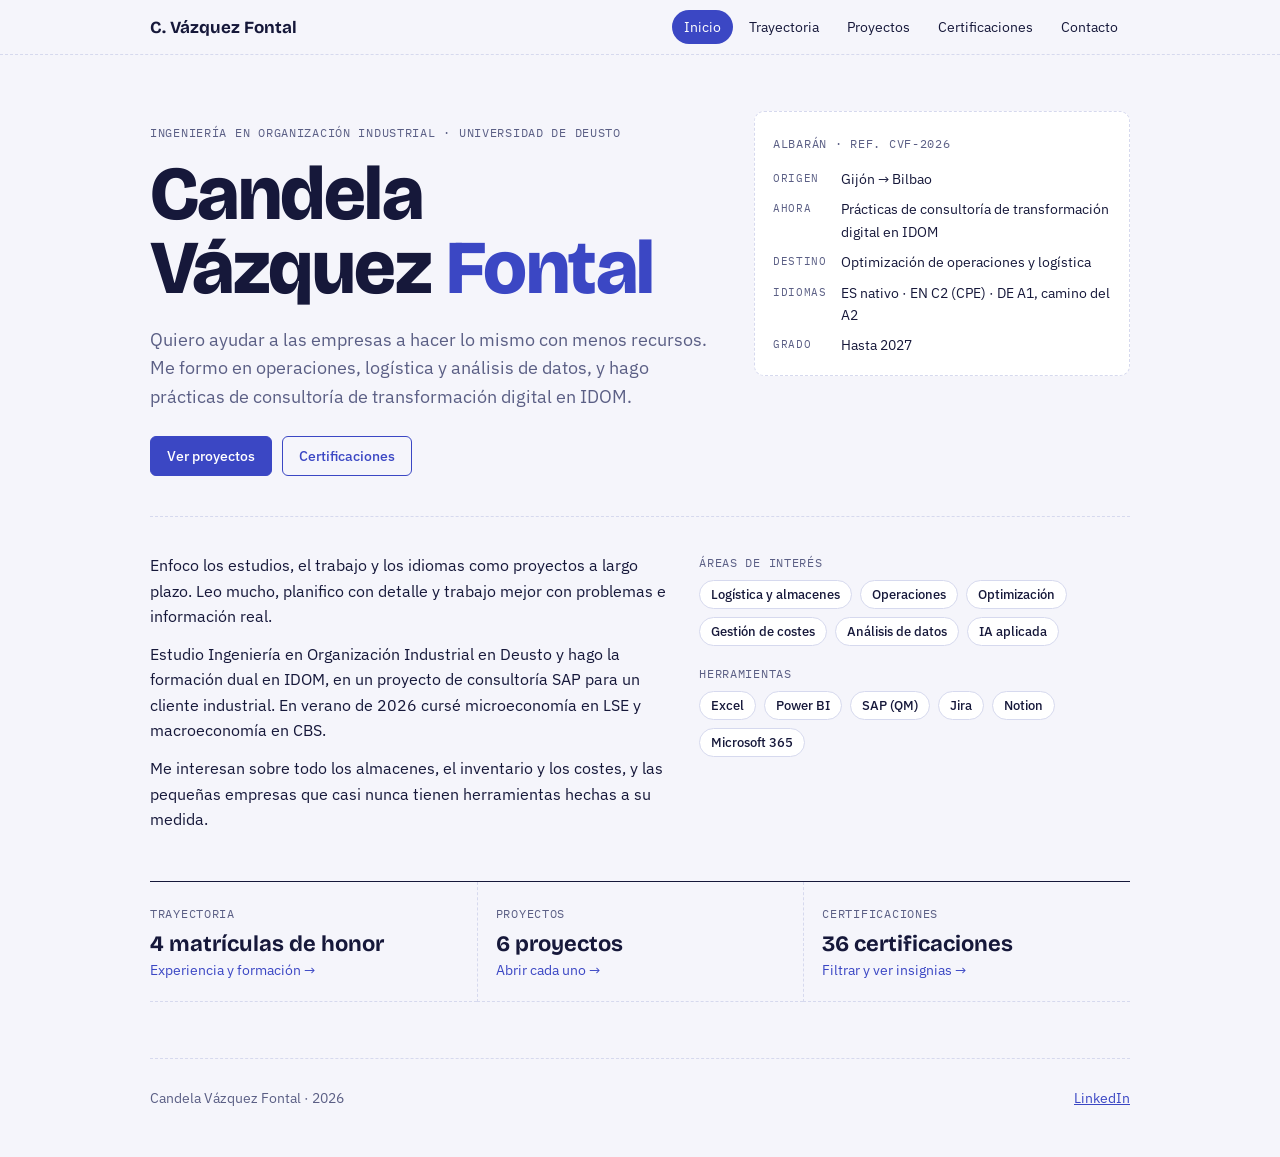
==== commit 8d20d17f: "Mejoras para Google y correcciones" ====
--- a/index.html
+++ b/index.html
@@ -3,8 +3,22 @@
 <head>
 <meta charset="utf-8">
 <meta name="viewport" content="width=device-width,initial-scale=1">
-<title>Candela Vázquez Fontal</title>
-<meta name="description" content="Candela Vázquez Fontal. Ingeniería en Organización Industrial: operaciones, logística y análisis de datos. Trayectoria, proyectos y certificaciones.">
+<title>Candela Vázquez Fontal · Ingeniería en Organización Industrial</title>
+<meta name="description" content="Web personal de Candela Vázquez Fontal, estudiante de Ingeniería en Organización Industrial en Deusto y en prácticas de consultoría de transformación digital en IDOM. Trayectoria, proyectos y certificaciones.">
+<meta name="author" content="Candela Vázquez Fontal">
+<link rel="canonical" href="https://candelavazquezfontal.github.io/">
+<meta property="og:type" content="profile">
+<meta property="og:locale" content="es_ES">
+<meta property="og:site_name" content="Candela Vázquez Fontal">
+<meta property="og:title" content="Candela Vázquez Fontal · Ingeniería en Organización Industrial">
+<meta property="og:description" content="Operaciones, logística y análisis de datos. Trayectoria, proyectos y certificaciones.">
+<meta property="og:url" content="https://candelavazquezfontal.github.io/">
+<meta property="profile:first_name" content="Candela">
+<meta property="profile:last_name" content="Vázquez Fontal">
+<meta name="twitter:card" content="summary">
+<script type="application/ld+json">
+{"@context":"https://schema.org","@type":"ProfilePage","mainEntity":{"@type":"Person","name":"Candela Vázquez Fontal","givenName":"Candela","familyName":"Vázquez Fontal","url":"https://candelavazquezfontal.github.io/","jobTitle":"Estudiante de Ingeniería en Organización Industrial","description":"Estudiante de Ingeniería en Organización Industrial en la Universidad de Deusto y en prácticas de consultoría de transformación digital en IDOM.","alumniOf":[{"@type":"CollegeOrUniversity","name":"Universidad de Deusto"},{"@type":"CollegeOrUniversity","name":"Universidad de Oviedo"}],"worksFor":{"@type":"Organization","name":"IDOM"},"knowsLanguage":["es","en","de"],"knowsAbout":["Logística","Operaciones","Optimización","Gestión de costes","Análisis de datos"],"sameAs":["https://www.linkedin.com/in/candela-v%C3%A1zquez-fontal","https://github.com/candelavazquezfontal"]}}
+</script>
 <style>html{-webkit-text-size-adjust:100%}body{margin:0}img{max-width:100%}[hidden]{display:none!important}</style>
 <link rel="preconnect" href="https://fonts.googleapis.com">
 <link rel="preconnect" href="https://fonts.gstatic.com" crossorigin>
@@ -159,7 +173,7 @@
     <div>
       <p class="mono">Ingeniería en Organización Industrial · Universidad de Deusto</p>
       <h1 style="margin-top:14px">Candela<br>Vázquez <span>Fontal</span></h1>
-      <p class="lead">Quiero ayudar a las empresas a hacer lo mismo con menos recursos. Me formo en operaciones, logística y análisis de datos, y hago prácticas en un proyecto de consultoría SAP en IDOM.</p>
+      <p class="lead">Quiero ayudar a las empresas a hacer lo mismo con menos recursos. Me formo en operaciones, logística y análisis de datos, y hago prácticas de consultoría de transformación digital en IDOM.</p>
       <div class="cta">
         <a class="btn" href="#proyectos" data-view="proyectos">Ver proyectos</a>
         <a class="btn ghost" href="#certificaciones" data-view="certificaciones">Certificaciones</a>
@@ -168,10 +182,10 @@
     <aside class="label" aria-label="Datos rápidos">
       <span class="mono">Albarán · Ref. CVF-2026</span>
       <dl>
-        <dt>Origen</dt><dd>Oviedo → Bilbao</dd>
-        <dt>Ahora</dt><dd>Prácticas de transformación digital en IDOM</dd>
+        <dt>Origen</dt><dd>Gijón → Bilbao</dd>
+        <dt>Ahora</dt><dd>Prácticas de consultoría de transformación digital en IDOM</dd>
         <dt>Destino</dt><dd>Optimización de operaciones y logística</dd>
-        <dt>Idiomas</dt><dd>ES nativo · EN C2 (CPE) · DE A2</dd>
+        <dt>Idiomas</dt><dd>ES nativo · EN C2 (CPE) · DE A1, camino del A2</dd>
         <dt>Grado</dt><dd>Hasta 2027</dd>
       </dl>
     </aside>
@@ -213,7 +227,7 @@
 
   <h3 class="sub">Experiencia</h3>
   <ol class="tl">
-    <li><span class="mono">Sep 2026 – hoy</span><div><h4>Prácticas de transformación digital</h4><span class="org">IDOM Consulting, Engineering, Architecture · Bilbao</span>
+    <li><span class="mono">Sep 2026 – hoy</span><div><h4>Prácticas de consultoría de transformación digital</h4><span class="org">IDOM Consulting, Engineering, Architecture · Bilbao</span>
       <p>Formación dual en un proyecto de consultoría SAP para un cliente industrial del sector Oil &amp; Gas.</p>
       <ul class="pts">
         <li>Soporte y evolución del módulo de calidad de SAP (QM): pruebo y documento nuevos campos de ensayos de calidad y conversiones de unidades, y traslado al desarrollador los errores reproducibles.</li>
@@ -234,11 +248,15 @@
         <li>Optimización y Simulación</li><li>Logística</li><li>Production Management</li><li>Integrated Production Systems</li>
         <li>Procesos y Gestión de la Calidad</li><li>Oficina de Gestión de Proyectos</li><li>Ingeniería del Producto</li><li>Statistics</li>
       </ul></div></li>
-    <li><span class="mono">Ago 2026</span><div><h4>Summer School: Introductory Microeconomics</h4><span class="org">The London School of Economics and Political Science (LSE)</span></div></li>
-    <li><span class="mono">Jun – Jul 2026</span><div><h4>Summer School: Principles of Macroeconomics</h4><span class="org">Copenhagen Business School (CBS)</span></div></li>
+    <li><span class="mono">Ago 2026</span><div><h4>Summer School: Introductory Microeconomics</h4><span class="org">The London School of Economics and Political Science (LSE)</span>
+      <ul class="chips"><li>Microeconomía</li><li>Economía</li><li>Docencia en inglés</li></ul></div></li>
+    <li><span class="mono">Jun – Jul 2026</span><div><h4>Summer School: Principles of Macroeconomics</h4><span class="org">Copenhagen Business School (CBS)</span>
+      <ul class="chips"><li>Macroeconomía</li><li>Economía</li><li>Docencia en inglés</li></ul></div></li>
     <li><span class="mono">Sep 2023 – Jun 2025</span><div><h4>Grado en Ingeniería en Organización Industrial (bilingüe)</h4><span class="org">Universidad de Oviedo</span>
-      <p>Dos primeros cursos, antes del traslado a Deusto para hacer la formación dual.</p></div></li>
-    <li><span class="mono">Sep 2021 – Jul 2023</span><div><h4>Bachillerato Internacional y Bachillerato tecnológico</h4><span class="org">RIES Jovellanos · Gijón</span></div></li>
+      <p>Dos primeros cursos, antes del traslado a Deusto para hacer la formación dual.</p>
+      <ul class="chips"><li>Strength of Materials</li><li>Graphic Expression</li><li>Grado bilingüe</li></ul></div></li>
+    <li><span class="mono">Sep 2021 – Jul 2023</span><div><h4>Bachillerato Internacional y Bachillerato tecnológico</h4><span class="org">RIES Jovellanos · Gijón</span>
+      <ul class="chips"><li>Modalidad tecnológica</li><li>Seis asignaturas del BI</li><li>Monografía</li></ul></div></li>
   </ol>
 
   <h3 class="sub">Reconocimientos</h3>
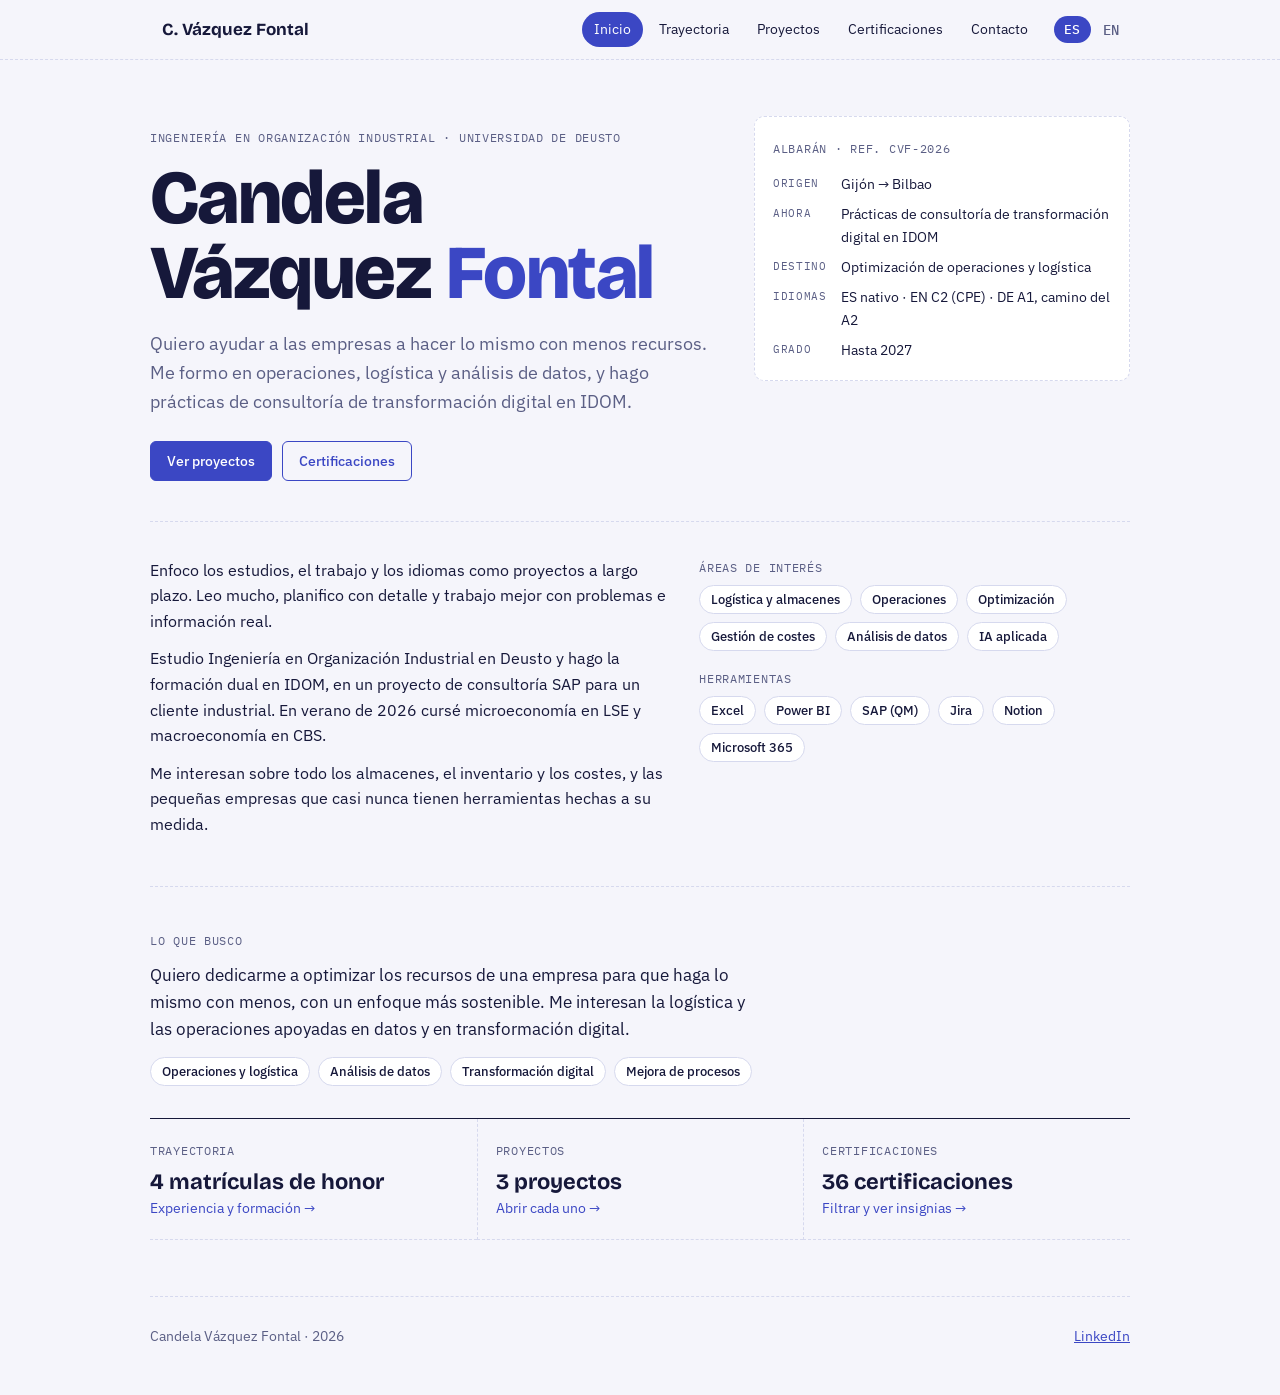
==== commit 4467570c: "Web bilingüe, sitemap, imagen para compartir y alineación con LinkedIn" ====
--- a/index.html
+++ b/index.html
@@ -7,18 +7,27 @@
 <meta name="description" content="Web personal de Candela Vázquez Fontal, estudiante de Ingeniería en Organización Industrial en Deusto y en prácticas de consultoría de transformación digital en IDOM. Trayectoria, proyectos y certificaciones.">
 <meta name="author" content="Candela Vázquez Fontal">
 <link rel="canonical" href="https://candelavazquezfontal.github.io/">
+<link rel="alternate" hreflang="es" href="https://candelavazquezfontal.github.io/">
+<link rel="alternate" hreflang="en" href="https://candelavazquezfontal.github.io/en/">
+<link rel="alternate" hreflang="x-default" href="https://candelavazquezfontal.github.io/">
 <meta property="og:type" content="profile">
 <meta property="og:locale" content="es_ES">
+<meta property="og:locale:alternate" content="en_GB">
 <meta property="og:site_name" content="Candela Vázquez Fontal">
 <meta property="og:title" content="Candela Vázquez Fontal · Ingeniería en Organización Industrial">
 <meta property="og:description" content="Operaciones, logística y análisis de datos. Trayectoria, proyectos y certificaciones.">
 <meta property="og:url" content="https://candelavazquezfontal.github.io/">
+<meta property="og:image" content="https://candelavazquezfontal.github.io/og-image.png">
+<meta property="og:image:width" content="1200">
+<meta property="og:image:height" content="630">
+<meta property="og:image:alt" content="Candela Vázquez Fontal, Ingeniería en Organización Industrial. Operaciones, logística y datos.">
+<meta name="twitter:card" content="summary_large_image">
+<meta name="twitter:title" content="Candela Vázquez Fontal · Ingeniería en Organización Industrial">
+<meta name="twitter:description" content="Operaciones, logística y análisis de datos. Trayectoria, proyectos y certificaciones.">
+<meta name="twitter:image" content="https://candelavazquezfontal.github.io/og-image.png">
 <meta property="profile:first_name" content="Candela">
 <meta property="profile:last_name" content="Vázquez Fontal">
-<meta name="twitter:card" content="summary">
-<script type="application/ld+json">
-{"@context":"https://schema.org","@type":"ProfilePage","mainEntity":{"@type":"Person","name":"Candela Vázquez Fontal","givenName":"Candela","familyName":"Vázquez Fontal","url":"https://candelavazquezfontal.github.io/","jobTitle":"Estudiante de Ingeniería en Organización Industrial","description":"Estudiante de Ingeniería en Organización Industrial en la Universidad de Deusto y en prácticas de consultoría de transformación digital en IDOM.","alumniOf":[{"@type":"CollegeOrUniversity","name":"Universidad de Deusto"},{"@type":"CollegeOrUniversity","name":"Universidad de Oviedo"}],"worksFor":{"@type":"Organization","name":"IDOM"},"knowsLanguage":["es","en","de"],"knowsAbout":["Logística","Operaciones","Optimización","Gestión de costes","Análisis de datos"],"sameAs":["https://www.linkedin.com/in/candela-v%C3%A1zquez-fontal","https://github.com/candelavazquezfontal"]}}
-</script>
+<script type="application/ld+json">{"@context":"https://schema.org","@type":"ProfilePage","inLanguage":"es","mainEntity":{"@type":"Person","name":"Candela Vázquez Fontal","givenName":"Candela","familyName":"Vázquez Fontal","url":"https://candelavazquezfontal.github.io/","image":"https://candelavazquezfontal.github.io/og-image.png","jobTitle":"Estudiante de Ingeniería en Organización Industrial","description":"Estudiante de Ingeniería en Organización Industrial en la Universidad de Deusto y en prácticas de consultoría de transformación digital en IDOM.","alumniOf":[{"@type":"CollegeOrUniversity","name":"Universidad de Deusto"},{"@type":"CollegeOrUniversity","name":"Universidad de Oviedo"}],"worksFor":{"@type":"Organization","name":"IDOM"},"knowsLanguage":["es","en","de"],"knowsAbout":["Logística","Operaciones","Optimización","Gestión de costes","Análisis de datos"],"sameAs":["https://www.linkedin.com/in/candela-v%C3%A1zquez-fontal","https://github.com/candelavazquezfontal"]}}</script>
 <style>html{-webkit-text-size-adjust:100%}body{margin:0}img{max-width:100%}[hidden]{display:none!important}</style>
 <link rel="preconnect" href="https://fonts.googleapis.com">
 <link rel="preconnect" href="https://fonts.gstatic.com" crossorigin>
@@ -86,6 +95,8 @@
 button.chip span{color:var(--muted);font-family:var(--f-mono);font-size:11px;margin-left:5px}
 button.chip[aria-pressed="true"]{background:var(--accent);color:var(--on-accent);border-color:var(--accent)}
 button.chip[aria-pressed="true"] span{color:var(--on-accent)}
+.seek{padding-block:32px;border-top:1px dashed var(--line)}
+.seek p:not(.mono){margin:6px 0 14px;max-width:62ch;font-size:17px}
 .doors{display:grid;grid-template-columns:repeat(3,1fr);border-top:1px solid var(--fg)}
 .doors a{display:block;padding:18px 18px 18px 0;text-decoration:none;color:var(--fg);border-bottom:1px dashed var(--line)}
 .doors a+a{padding-left:18px;border-left:1px dashed var(--line)}
@@ -150,24 +161,24 @@
   .proj-body{grid-template-columns:1fr}
   .proj-body .in{grid-column:1;grid-template-columns:1fr}
 }
+.langsw{display:flex;gap:2px;align-items:center;font:500 13px var(--f-mono);letter-spacing:.04em}
+.langsw a,.langsw span{padding:4px 9px;border-radius:999px;border:1px solid transparent;text-decoration:none;color:var(--muted)}
+.langsw a:hover{border-color:var(--line);color:var(--fg)}
+.langsw span[aria-current="true"]{background:var(--accent);color:var(--on-accent)}
+nav .wrap .navr{display:flex;gap:10px 14px;align-items:center;flex-wrap:wrap}
+.note-sm{color:var(--muted);font-size:14px;max-width:62ch}
+@media (max-width:760px){
+  nav .wrap .navr{display:contents}
+  nav .wrap>a{order:1}
+  nav .wrap .langsw{order:2;margin-left:auto}
+  nav .wrap .navr ul{order:3;flex-basis:100%}
+}
+
 </style>
-
 </head>
 <body>
-<nav aria-label="Secciones"><div class="wrap">
-  <b>C. Vázquez Fontal</b>
-  <ul>
-    <li><a href="#inicio" data-view="inicio">Inicio</a></li>
-    <li><a href="#trayectoria" data-view="trayectoria">Trayectoria</a></li>
-    <li><a href="#proyectos" data-view="proyectos">Proyectos</a></li>
-    <li><a href="#certificaciones" data-view="certificaciones">Certificaciones</a></li>
-    <li><a href="#contacto" data-view="contacto">Contacto</a></li>
-  </ul>
-</div></nav>
-
+<nav aria-label="Secciones"><div class="wrap"><a href="/" style="text-decoration:none;color:inherit"><b>C. Vázquez Fontal</b></a><div class="navr"><ul><li><a href="/" aria-current="page">Inicio</a></li><li><a href="/trayectoria/">Trayectoria</a></li><li><a href="/proyectos/">Proyectos</a></li><li><a href="/certificaciones/">Certificaciones</a></li><li><a href="/contacto/">Contacto</a></li></ul><div class="langsw" role="group" aria-label="Idioma"><span aria-current="true" lang="es">ES</span><a href="/en/" hreflang="en" lang="en" data-setlang="en">EN</a></div></div></div></nav>
 <main class="wrap">
-
-<!-- ============ INICIO ============ -->
 <section class="view" id="v-inicio">
   <div class="hero">
     <div>
@@ -175,306 +186,39 @@
       <h1 style="margin-top:14px">Candela<br>Vázquez <span>Fontal</span></h1>
       <p class="lead">Quiero ayudar a las empresas a hacer lo mismo con menos recursos. Me formo en operaciones, logística y análisis de datos, y hago prácticas de consultoría de transformación digital en IDOM.</p>
       <div class="cta">
-        <a class="btn" href="#proyectos" data-view="proyectos">Ver proyectos</a>
-        <a class="btn ghost" href="#certificaciones" data-view="certificaciones">Certificaciones</a>
+        <a class="btn" href="/proyectos/">Ver proyectos</a>
+        <a class="btn ghost" href="/certificaciones/">Certificaciones</a>
       </div>
     </div>
     <aside class="label" aria-label="Datos rápidos">
       <span class="mono">Albarán · Ref. CVF-2026</span>
-      <dl>
-        <dt>Origen</dt><dd>Gijón → Bilbao</dd>
-        <dt>Ahora</dt><dd>Prácticas de consultoría de transformación digital en IDOM</dd>
-        <dt>Destino</dt><dd>Optimización de operaciones y logística</dd>
-        <dt>Idiomas</dt><dd>ES nativo · EN C2 (CPE) · DE A1, camino del A2</dd>
-        <dt>Grado</dt><dd>Hasta 2027</dd>
-      </dl>
+      <dl><dt>Origen</dt><dd>Gijón → Bilbao</dd><dt>Ahora</dt><dd>Prácticas de consultoría de transformación digital en IDOM</dd><dt>Destino</dt><dd>Optimización de operaciones y logística</dd><dt>Idiomas</dt><dd>ES nativo · EN C2 (CPE) · DE A1, camino del A2</dd><dt>Grado</dt><dd>Hasta 2027</dd></dl>
     </aside>
   </div>
 
   <div class="about">
-    <div>
-      <p>Enfoco los estudios, el trabajo y los idiomas como proyectos a largo plazo. Leo mucho, planifico con detalle y trabajo mejor con problemas e información real.</p>
-      <p>Estudio Ingeniería en Organización Industrial en Deusto y hago la formación dual en IDOM, en un proyecto de consultoría SAP para un cliente industrial. En verano de 2026 cursé microeconomía en LSE y macroeconomía en CBS.</p>
-      <p>Me interesan sobre todo los almacenes, el inventario y los costes, y las pequeñas empresas que casi nunca tienen herramientas hechas a su medida.</p>
-    </div>
+    <div><p>Enfoco los estudios, el trabajo y los idiomas como proyectos a largo plazo. Leo mucho, planifico con detalle y trabajo mejor con problemas e información real.</p><p>Estudio Ingeniería en Organización Industrial en Deusto y hago la formación dual en IDOM, en un proyecto de consultoría SAP para un cliente industrial. En verano de 2026 cursé microeconomía en LSE y macroeconomía en CBS.</p><p>Me interesan sobre todo los almacenes, el inventario y los costes, y las pequeñas empresas que casi nunca tienen herramientas hechas a su medida.</p></div>
     <div class="side">
-      <div>
-        <p class="mono">Áreas de interés</p>
-        <ul class="chips">
-          <li>Logística y almacenes</li><li>Operaciones</li><li>Optimización</li>
-          <li>Gestión de costes</li><li>Análisis de datos</li><li>IA aplicada</li>
-        </ul>
-      </div>
-      <div>
-        <p class="mono">Herramientas</p>
-        <ul class="chips">
-          <li>Excel</li><li>Power BI</li><li>SAP (QM)</li><li>Jira</li><li>Notion</li><li>Microsoft 365</li>
-        </ul>
-      </div>
+      <div><p class="mono">Áreas de interés</p><ul class="chips"><li>Logística y almacenes</li><li>Operaciones</li><li>Optimización</li><li>Gestión de costes</li><li>Análisis de datos</li><li>IA aplicada</li></ul></div>
+      <div><p class="mono">Herramientas</p><ul class="chips"><li>Excel</li><li>Power BI</li><li>SAP (QM)</li><li>Jira</li><li>Notion</li><li>Microsoft 365</li></ul></div>
     </div>
   </div>
 
-  <div class="doors">
-    <a href="#trayectoria" data-view="trayectoria"><span class="mono">Trayectoria</span><b>4 matrículas de honor</b><span class="go">Experiencia y formación →</span></a>
-    <a href="#proyectos" data-view="proyectos"><span class="mono">Proyectos</span><b id="door-proj"></b><span class="go">Abrir cada uno →</span></a>
-    <a href="#certificaciones" data-view="certificaciones"><span class="mono">Certificaciones</span><b id="door-cert"></b><span class="go">Filtrar y ver insignias →</span></a>
+  <div class="seek" id="lo-que-busco">
+    <p class="mono">Lo que busco</p>
+    <p>Quiero dedicarme a optimizar los recursos de una empresa para que haga lo mismo con menos, con un enfoque más sostenible. Me interesan la logística y las operaciones apoyadas en datos y en transformación digital.</p>
+    <ul class="chips"><li>Operaciones y logística</li><li>Análisis de datos</li><li>Transformación digital</li><li>Mejora de procesos</li></ul>
   </div>
-</section>
-
-<!-- ============ TRAYECTORIA ============ -->
-<section class="view" id="v-trayectoria" hidden>
-  <div class="view-head"><h2>Trayectoria</h2><span class="mono">Experiencia · formación · reconocimientos</span></div>
-
-  <h3 class="sub">Experiencia</h3>
-  <ol class="tl">
-    <li><span class="mono">Sep 2026 – hoy</span><div><h4>Prácticas de consultoría de transformación digital</h4><span class="org">IDOM Consulting, Engineering, Architecture · Bilbao</span>
-      <p>Formación dual en un proyecto de consultoría SAP para un cliente industrial del sector Oil &amp; Gas.</p>
-      <ul class="pts">
-        <li>Soporte y evolución del módulo de calidad de SAP (QM): pruebo y documento nuevos campos de ensayos de calidad y conversiones de unidades, y traslado al desarrollador los errores reproducibles.</li>
-        <li>Apoyo al despliegue en una nueva sede internacional.</li>
-        <li>Detección de mejoras de proceso.</li>
-      </ul></div></li>
-    <li><span class="mono">Jul – Ago 2025</span><div><h4>Auxiliar administrativo</h4><span class="org">Arminza asesores · Gijón</span>
-      <p>Contabilidad de varias empresas y particulares con software de asesoría y Excel. Presentación de modelos a Hacienda y cuentas anuales.</p></div></li>
-    <li><span class="mono">Jul – Ago 2024</span><div><h4>Auxiliar administrativo</h4><span class="org">Disashop · A Coruña</span>
-      <p>Prevención de riesgos laborales y tareas básicas de contabilidad.</p></div></li>
-    <li><span class="mono">Oct – Dic 2021</span><div><h4>Profesora de ballet</h4><span class="org">Academia Paso a Dos · Gijón</span></div></li>
-  </ol>
-
-  <h3 class="sub">Formación</h3>
-  <ol class="tl">
-    <li><span class="mono">Sep 2025 – 2027</span><div><h4>Grado en Ingeniería en Organización Industrial (bilingüe)</h4><span class="org">Universidad de Deusto</span>
-      <ul class="chips">
-        <li>Optimización y Simulación</li><li>Logística</li><li>Production Management</li><li>Integrated Production Systems</li>
-        <li>Procesos y Gestión de la Calidad</li><li>Oficina de Gestión de Proyectos</li><li>Ingeniería del Producto</li><li>Statistics</li>
-      </ul></div></li>
-    <li><span class="mono">Ago 2026</span><div><h4>Summer School: Introductory Microeconomics</h4><span class="org">The London School of Economics and Political Science (LSE)</span>
-      <ul class="chips"><li>Microeconomía</li><li>Economía</li><li>Docencia en inglés</li></ul></div></li>
-    <li><span class="mono">Jun – Jul 2026</span><div><h4>Summer School: Principles of Macroeconomics</h4><span class="org">Copenhagen Business School (CBS)</span>
-      <ul class="chips"><li>Macroeconomía</li><li>Economía</li><li>Docencia en inglés</li></ul></div></li>
-    <li><span class="mono">Sep 2023 – Jun 2025</span><div><h4>Grado en Ingeniería en Organización Industrial (bilingüe)</h4><span class="org">Universidad de Oviedo</span>
-      <p>Dos primeros cursos, antes del traslado a Deusto para hacer la formación dual.</p>
-      <ul class="chips"><li>Strength of Materials</li><li>Graphic Expression</li><li>Grado bilingüe</li></ul></div></li>
-    <li><span class="mono">Sep 2021 – Jul 2023</span><div><h4>Bachillerato Internacional y Bachillerato tecnológico</h4><span class="org">RIES Jovellanos · Gijón</span>
-      <ul class="chips"><li>Modalidad tecnológica</li><li>Seis asignaturas del BI</li><li>Monografía</li></ul></div></li>
-  </ol>
-
-  <h3 class="sub">Reconocimientos</h3>
-  <ol class="tl">
-    <li><span class="mono">Jun 2026</span><div><h4>Matrícula de honor en Optimización y Simulación</h4><span class="org">Universidad de Deusto</span></div></li>
-    <li><span class="mono">Ene 2026</span><div><h4>Matrícula de honor en Ingeniería del Producto</h4><span class="org">Universidad de Deusto</span></div></li>
-    <li><span class="mono">Ene 2025</span><div><h4>Matrícula de honor en Strength of Materials</h4><span class="org">Universidad de Oviedo</span></div></li>
-    <li><span class="mono">May 2024</span><div><h4>Matrícula de honor en Graphic Expression</h4><span class="org">Universidad de Oviedo</span></div></li>
-  </ol>
-
-  <h3 class="sub">Vida universitaria</h3>
-  <ol class="tl">
-    <li><span class="mono">Feb 2026 – hoy</span><div><h4>Deusto Consulting Club</h4><span class="org">Junior · División Operations and Supply Chain (desde oct. 2026) · División Digital, Tech &amp; AI (desde nov. 2026)</span></div></li>
-    <li><span class="mono">Oct 2025 – Jun 2026</span><div><h4>UNIC Student Ambassador</h4><span class="org">UNIC, European University of Cities in Post-Industrial Transition</span></div></li>
-    <li><span class="mono">Oct – Nov 2025</span><div><h4>Deusto START I</h4><span class="org">Deusto Emprende · programa de emprendimiento</span>
-      <p>Desarrollamos en equipo el proyecto PAUSA. <a href="#proyectos" data-view="proyectos">Ver en proyectos</a>.</p></div></li>
-    <li><span class="mono">Sep 2025 – Ene 2026</span><div><h4>Big Buddy y Programa Tandem</h4><span class="org">Universidad de Deusto</span>
-      <p>Actividades interculturales con estudiantes internacionales e intercambio de idiomas.</p></div></li>
-  </ol>
-</section>
-
-<!-- ============ PROYECTOS ============ -->
-<section class="view" id="v-proyectos" hidden>
-  <div class="view-head"><h2>Proyectos</h2><span class="mono">Abre cada uno para ampliar</span></div>
-  <div class="tools" id="proj-area" role="group" aria-label="Área del proyecto"><span class="mono lab">Área</span></div>
-  <span class="mono count" id="proj-count" aria-live="polite"></span>
-  <div id="proj-list"></div>
-</section>
-
-<!-- ============ CERTIFICACIONES ============ -->
-<section class="view" id="v-certificaciones" hidden>
-  <div class="view-head"><h2>Certificaciones</h2><span class="mono">Las más recientes, arriba</span></div>
-  <div class="tools" id="cert-filters" role="group" aria-label="Categorías"></div>
-  <div class="tools">
-    <select class="field" id="cert-org" aria-label="Emisor"></select>
-    <input class="field" id="cert-q" type="search" placeholder="Buscar un curso" aria-label="Buscar un curso">
-  </div>
-  <span class="mono count" id="cert-count" aria-live="polite"></span>
-  <div class="rows" id="cert-rows"></div>
-</section>
-
-<!-- ============ CONTACTO ============ -->
-<section class="view" id="v-contacto" hidden>
-  <div class="view-head"><h2>Contacto</h2><span class="mono">Escríbeme</span></div>
-  <p style="margin:0 0 18px;max-width:56ch">Estoy abierta a conversaciones sobre operaciones, logística y proyectos de mejora con datos.</p>
-  <div class="cta" style="margin-top:0">
-    <button class="btn" id="copy-mail" type="button">Copiar correo</button>
-    <a class="btn ghost" href="https://www.linkedin.com/in/candela-v%C3%A1zquez-fontal" target="_blank" rel="noopener">LinkedIn</a>
-  </div>
-  <p style="margin:14px 0 0">Correo: <span id="mail" style="user-select:all">candelavfontal@gmail.com</span></p>
+
+  <div class="doors"><a href="/trayectoria/"><span class="mono">Trayectoria</span><b>4 matrículas de honor</b><span class="go">Experiencia y formación →</span></a><a href="/proyectos/"><span class="mono">Proyectos</span><b>3 proyectos</b><span class="go">Abrir cada uno →</span></a><a href="/certificaciones/"><span class="mono">Certificaciones</span><b>36 certificaciones</b><span class="go">Filtrar y ver insignias →</span></a></div>
 </section>
 </main>
-
-<div class="wrap"><footer>
-  <span>Candela Vázquez Fontal · 2026</span>
-  <a href="https://www.linkedin.com/in/candela-v%C3%A1zquez-fontal" target="_blank" rel="noopener">LinkedIn</a>
-</footer></div>
-
+<div class="wrap"><footer><span>Candela Vázquez Fontal · 2026</span><a href="https://www.linkedin.com/in/candela-v%C3%A1zquez-fontal" target="_blank" rel="noopener">LinkedIn</a></footer></div>
 <script>
-/* ===== Datos. Edita aquí. =====
-   CERTS: d = fecha de expedición (AAAA-MM). url = enlace público; id = identificador cuando no hay enlace. */
-const LL="https://www.linkedin.com/learning/certificates/";
-const CR="https://www.credly.com/badges/";
-const SJ="https://verify.skilljar.com/c/";
-const CERTS=[
- {t:"Notion Advanced Badge",org:"Notion",cat:"Productividad y habilidades",d:"2026-03",url:SJ+"xu6fxgkbqdtj"},
- {t:"Notion Workflows Badge",org:"Notion",cat:"Productividad y habilidades",d:"2026-03",url:SJ+"t9p6pafir5xa"},
- {t:"Notion Essentials Badge",org:"Notion",cat:"Productividad y habilidades",d:"2026-03",url:SJ+"k6drqh7ybahc"},
- {t:"Project Management Fundamentals",org:"IBM",cat:"Gestión de proyectos",d:"2025-11",url:CR+"fda90fd6-bf41-454a-a05c-a5a7dce7dfeb",lk:"Ver insignia"},
- {t:"Project Management and Agile Fundamentals",org:"Santander Open Academy",cat:"Gestión de proyectos",d:"2025-09",id:"OA-2025-0924001763036",pdf:"certificados/project-management-and-agile-fundamentals.pdf"},
- {t:"Leading in a Digital World",org:"IE University",cat:"Productividad y habilidades",d:"2025-09",id:"OA-2025-0922001750874",pdf:"certificados/leading-in-a-digital-world.pdf"},
- {t:"Introduction to Generative AI",org:"MIT Professional Education",cat:"Datos e IA",d:"2025-09",id:"OA-2025-0922001750362",pdf:"certificados/introduction-to-generative-ai.pdf"},
- {t:"C2 Proficiency (CPE)",org:"Cambridge English",cat:"Idiomas",d:"2025-07",pdf:"certificados/c2-proficiency-cambridge.pdf"},
- {t:"Managing Multiple Projects",org:"LinkedIn Learning",cat:"Gestión de proyectos",d:"2025-07",url:LL+"6d967894c8d602e24c68b66d6d60f02e17e83166a874dbd9c2fe51df52e58ff1"},
- {t:"AI for Administrative Roles: Streamline Tasks and Boost Productivity",org:"LinkedIn Learning",cat:"Datos e IA",d:"2025-07",url:LL+"2f2649018ba1a5fd018c0eee74096a909efea05e823dc9b5ac042890fc282127"},
- {t:"Using Microsoft Teams and Outlook Together: Maximizing Productivity",org:"LinkedIn Learning",cat:"Productividad y habilidades",d:"2025-07",url:LL+"802a17363575a44039c5802fdb3ab9493e353a2b3156d9a123fb1d1b1a5739ee"},
- {t:"Outlook: Efficient Email Management",org:"LinkedIn Learning",cat:"Productividad y habilidades",d:"2025-07",url:LL+"361cea6c955319cbfad60c8e697ef9124948472aed5e21b45fbc0017d85ae766"},
- {t:"Business Analysis: Essential Tools and Techniques",org:"LinkedIn Learning",cat:"Datos e IA",d:"2025-07",url:LL+"e4cb9fd79dfc14a808d413f85f2076626b413cfc9ea497fbaac9ca6db66af848"},
- {t:"The Role of Business Analysis in Data Analytics",org:"LinkedIn Learning",cat:"Datos e IA",d:"2025-07",url:LL+"a967b50a1b112452a21be6a401eed408db7bc0bb62fa1ed11132eece9193b944"},
- {t:"Financial Accounting Part 2",org:"LinkedIn Learning",cat:"Operaciones y finanzas",d:"2025-07",url:LL+"8d37386fbaf039bccbbcba031050771baf6fbf5534b9651e667726b146fdd1d6"},
- {t:"Excel Supply Chain Analysis: Solving Inventory Problems",org:"LinkedIn Learning",cat:"Operaciones y finanzas",d:"2025-07",url:LL+"43a9916b4a7e85bf1a4c3a263fa0da773255f57f9168afb816fe2332063998b9"},
- {t:"Financial Accounting Part 1",org:"LinkedIn Learning",cat:"Operaciones y finanzas",d:"2025-07",url:LL+"3f714be15bfcfa3c3023316436246532507650f180e9d23c22f99b8f1a5d9ddb"},
- {t:"Financial Accounting Foundations",org:"LinkedIn Learning",cat:"Operaciones y finanzas",d:"2025-07",url:LL+"050ba2d8f70a2633acee2c65d782d4b4dfdb503516910c3ce6a30464afbd777a"},
- {t:"Data Fundamentals",org:"IBM",cat:"Datos e IA",d:"2025-07",url:CR+"e8f19719-776a-4687-b844-7bce2758eecb",lk:"Ver insignia"},
- {t:"Introducción a la Ciencia de Datos",org:"IE University",cat:"Datos e IA",d:"2025-06",id:"OA-2025-0628001296627",pdf:"certificados/introduccion-ciencia-de-datos.pdf"},
- {t:"Google: Artificial Intelligence and Productivity",org:"Google",cat:"Datos e IA",d:"2025-06",id:"OA-2025-0624001278542"},
- {t:"Gestión de proyectos con Jira",org:"LinkedIn Learning",cat:"Gestión de proyectos",d:"2025-06",url:LL+"5924d9c8bdc2583e0664523a1dc770c6446726e1429bb750f072e7c7d2a5989b"},
- {t:"Working in a Digital World: Professional Skills",org:"IBM",cat:"Productividad y habilidades",d:"2025-06",url:CR+"b61aba8e-ad4b-45a9-aefc-69a7f2bf5ebf",lk:"Ver insignia"},
- {t:"Atlantic Masters Experience",org:"UWC Atlantic College",cat:"Productividad y habilidades",d:"2025-06"},
- {t:"Power BI",org:"Santander Open Academy",cat:"Datos e IA",d:"2024-08",id:"OA-2024-0819000507633",pdf:"certificados/power-bi.pdf"},
- {t:"Explore Emerging Tech",org:"IBM",cat:"Datos e IA",d:"2024-08",url:CR+"cb5fa4d7-588a-404c-93de-69f75b5592be",lk:"Ver insignia"},
- {t:"Curso online en Marketing Digital TalentUO (50 h)",org:"Universidad de Oviedo",cat:"Operaciones y finanzas",d:"2024-06"},
- {t:"C1 Advanced (CAE)",org:"Cambridge English",cat:"Idiomas",d:"2024-06"},
- {t:"Ballet: Intermediate",org:"Royal Academy of Dance",cat:"Ballet",d:"2024-06"},
- {t:"Professional Development",org:"IMFAHE",cat:"Productividad y habilidades",d:"2024-01",pdf:"certificados/professional-development-imfahe.pdf"},
- {t:"Mecanografía (249 ppm)",org:"Cursomeca",cat:"Productividad y habilidades",d:"2023-10",pdf:"certificados/mecanografia-cursomeca.pdf"},
- {t:"Ballet: Intermediate Foundation",org:"Royal Academy of Dance",cat:"Ballet",d:"2023-06"},
- {t:"Ballet: Grade 8",org:"Royal Academy of Dance",cat:"Ballet",d:"2021-12"},
- {t:"Ballet: Grade 7",org:"Royal Academy of Dance",cat:"Ballet",d:"2019-08"},
- {t:"Ballet: Grade 6",org:"Royal Academy of Dance",cat:"Ballet",d:"2018-09"},
- {t:"Ballet: Grade 1",org:"Royal Academy of Dance",cat:"Ballet",d:"2014-07"}
-];
-
-/* PROJECTS: todo = nota de borrador, no se publica. honor = asignatura con matrícula de honor. */
-const PROJECTS=[
- {id:"PRJ-001",t:"Simulación de pedidos online en una macro-tienda",meta:"Optimización y Simulación · Deusto · 2026 · equipo de tres",honor:true,
-  areas:["Optimización","Logística","Datos"],
-  ctx:"¿Puede una macro-tienda de moda preparar todos los pedidos online que recibe en un día? Caso planteado con datos supuestos.",
-  how:"Modelo de teoría de colas (M/M/s) por franjas horarias y simulación de un año completo de pedidos.",
-  res:["Saturación por la tarde: utilización de 1,33 y 1,67, es decir, entran más pedidos de los que se pueden preparar.","La cola no se recupera de un día para otro (−795 y −390 pedidos al día).","Simulación anual de 777.780 pedidos, con 290.030 ventas perdidas.","Propuesta: reforzar la capacidad de tarde y noche y limitar los pedidos acumulados."],
-  tools:["Teoría de colas","Simulación"],role:"Participé como miembro de un equipo de tres personas.",link:null,
-  todo:null},
- {id:"PRJ-002",t:"Sistema de facturación e inventario para micropymes",meta:"Oficina de Gestión de Proyectos · Deusto · abril de 2026",
-  areas:["Gestión de proyectos","Logística","Costes"],
-  ctx:"Muchas micropymes españolas llevan el inventario, los albaranes y las facturas a mano o en hojas sueltas.",
-  how:"Anteproyecto completo de una aplicación de escritorio que reúne inventario, albaranes y facturas con alertas de cobro, panel de indicadores y roles de usuario. Incluye planificación, presupuesto y gestión de riesgos.",
-  res:["Calificado con 95 sobre 100.","Criterios de aceptación medibles: 0 % de desviación de stock en 30 productos, factura en PDF en menos de 5 segundos y 50 operaciones seguidas sin error.","Es un diseño planificado, no una aplicación construida."],
-  tools:["MS Project","SQLite","Matriz de riesgos","Diagrama de Gantt"],role:"Trabajo individual.",link:null,todo:null},
- {id:"PRJ-003",t:"Sistema de calidad ISO 9001 para una siderúrgica",meta:"Caso práctico Acerías Ibañeta · Deusto · equipo de tres",
-  areas:["Optimización","Costes"],
-  ctx:"Caso práctico: una siderúrgica necesita un sistema de gestión de calidad conforme a ISO 9001:2015, incluida la enmienda sobre cambio climático.",
-  how:"Análisis del contexto (PESTEL y DAFO), objetivos SMART con línea base y meta, mapa de riesgos y oportunidades, y plantillas de control.",
-  res:["6 objetivos con meta definida: CO₂ de 17.890 a menos de 17.000 t, rechazo de 2,9 % a menos de 2,5 %, no conformidades de 164 a 115 y reclamaciones de 19 a 9.","18 riesgos y oportunidades identificados.","6 plantillas de control listas para usar.","Es un diseño: las metas están planteadas, no alcanzadas."],
-  tools:["ISO 9001:2015","PESTEL","DAFO","Objetivos SMART"],role:"Participé como miembro de un equipo de tres personas.",link:null,todo:null},
- {id:"PRJ-004",t:"EcoPlay: suscripción circular de juguetes",meta:"Ingeniería del Producto · Deusto · equipo de tres",honor:true,
-  areas:["Costes","Negocio"],
-  ctx:"Modelo de negocio de una startup que alquila juguetes por suscripción para alargar su vida útil.",
-  how:"Estructura de costes, planes de precio y punto de equilibrio. Validación exploratoria de la oferta con entrevistas a cuatro familias.",
-  res:["Punto de equilibrio en 411 suscriptores.","Coste variable de 13 € por cliente y planes de 19,90 a 34,90 € al mes.","Beneficio objetivo de 25.000 € en el tercer año."],
-  tools:["Modelo de negocio","Análisis de costes","Entrevistas"],role:"Participé como miembro de un equipo de tres personas.",link:null,todo:null},
- {id:"PRJ-005",t:"PAUSA: una app para usar menos el móvil",meta:"Deusto START I · Deusto Emprende · oct. – nov. 2025 · en equipo",
-  areas:["Negocio"],
-  ctx:"Los jóvenes profesionales de 20 a 35 años quieren reducir el uso del móvil y gestionar su tiempo de forma más consciente.",
-  how:"Definición del problema, estudio de mercado, propuesta de valor y Business Model Canvas. Modelo freemium: app base gratuita y paquetes de asesoría especializada, con un plan de marketing apoyado en influencers de estilo de vida.",
-  res:["Concepto de app y modelo de negocio completos.","Presentación del proyecto en un pitch final."],
-  tools:["Business Model Canvas","Estudio de mercado","Pitch"],role:"Me centré en el Business Model Canvas: segmentos de clientes, propuesta de valor, actividades clave, canales y socios.",link:null,todo:null},
- {id:"PRJ-006",t:"Monografía del Bachillerato Internacional",meta:"Literatura castellana · ene. 2022 – mar. 2023",
-  areas:[],
-  ctx:"La monografía es el trabajo de fin del Bachillerato Internacional: una investigación propia sobre un tema elegido por el alumno.",
-  how:"Investigación guiada y redacción académica sobre literatura castellana, elegida por mi interés en la lectura.",
-  res:["Monografía entregada y evaluada."],
-  tools:["Investigación","Planificación de proyectos","Redacción académica"],role:"Trabajo individual.",link:null,
-  todo:null}
-];
-
-const $=s=>document.querySelector(s);
-const esc=s=>String(s).replace(/[&<>"]/g,c=>({"&":"&amp;","<":"&lt;",">":"&gt;",'"':"&quot;"}[c]));
-const norm=s=>s.toLowerCase().normalize("NFD").replace(/[̀-ͯ]/g,"");
-const MES=["ene","feb","mar","abr","may","jun","jul","ago","sep","oct","nov","dic"];
-const fecha=d=>{const [y,m]=d.split("-");return MES[+m-1]+" "+y};
-
-function chips(host,opts,state,cb){
-  host.querySelectorAll("button").forEach(b=>b.remove());
-  opts.forEach(o=>{const b=document.createElement("button");b.type="button";b.className="chip";
-    b.innerHTML=esc(o.label)+(o.n!=null?`<span>${o.n}</span>`:"");
-    b.setAttribute("aria-pressed",state.v===o.label);b.onclick=()=>{state.v=o.label;chips(host,opts,state,cb);cb()};host.appendChild(b)});
-}
-
-/* ---- Certificaciones: siempre de más reciente a más antigua ---- */
-const SORTED=CERTS.map((c,i)=>({...c,i})).sort((a,b)=>b.d.localeCompare(a.d)||a.i-b.i);
-const cState={v:"Todas"};
-const catOrder=["Datos e IA","Operaciones y finanzas","Gestión de proyectos","Productividad y habilidades","Idiomas","Ballet"];
-const catOpts=[{label:"Todas",n:CERTS.length},...catOrder.map(c=>({label:c,n:CERTS.filter(x=>x.cat===c).length}))];
-const orgSel=$("#cert-org"),qIn=$("#cert-q");
-orgSel.innerHTML=`<option value="">Todos los emisores</option>`+[...new Set(CERTS.map(c=>c.org))].sort((a,b)=>a.localeCompare(b,"es")).map(o=>`<option>${esc(o)}</option>`).join("");
-function drawCerts(){
-  const q=norm(qIn.value.trim()),org=orgSel.value;
-  const list=SORTED.filter(c=>(cState.v==="Todas"||c.cat===cState.v)&&(!org||c.org===org)&&(!q||norm(c.t+" "+c.org).includes(q)));
-  $("#cert-rows").innerHTML=list.length?list.map(c=>`<div class="row"><span class="mono">${fecha(c.d)}</span><div><h3>${esc(c.t)}</h3><div class="meta">${esc(c.org)} · ${esc(c.cat)}</div></div><span class="go">${c.url?`<a href="${esc(c.url)}" target="_blank" rel="noopener">${esc(c.lk||"Ver certificado")}</a>`:(c.pdf?`<a href="${esc(c.pdf)}" target="_blank" rel="noopener">Ver certificado (PDF)</a>`:(c.id?`<span class="id">ID ${esc(c.id)}</span>`:""))}</span></div>`).join(""):`<p class="empty">Ningún curso coincide con esos filtros.</p>`;
-  $("#cert-count").textContent=`${list.length} de ${CERTS.length} · ${list.filter(c=>c.url||c.pdf).length} con certificado enlazado`;
-}
-chips($("#cert-filters"),catOpts,cState,drawCerts);
-orgSel.onchange=drawCerts;qIn.oninput=drawCerts;drawCerts();
-
-/* ---- Proyectos ---- */
-const pAr={v:"Todas"};
-const areaNames=["Optimización","Logística","Datos","Costes","Gestión de proyectos","Negocio"];
-const arOpts=[{label:"Todas",n:PROJECTS.length},...areaNames.map(a=>({label:a,n:PROJECTS.filter(p=>p.areas.includes(a)).length}))];
-function drawProj(){
-  const open=new Set([...document.querySelectorAll("details.proj[open]")].map(d=>d.dataset.id));
-  const list=PROJECTS.filter(p=>pAr.v==="Todas"||p.areas.includes(pAr.v));
-  $("#proj-count").textContent=`${list.length} de ${PROJECTS.length} proyectos`;
-  $("#proj-list").innerHTML=list.length?list.map(p=>`<details class="proj" data-id="${p.id}"${open.has(p.id)?" open":""}><summary><span class="mono">${p.id}</span><div><h3>${esc(p.t)}</h3><div class="meta">${esc(p.meta)}</div></div><span class="plus" aria-hidden="true">+</span></summary>
-  <div class="proj-body"><span></span><div class="in">
-   ${p.honor?`<div class="wide"><span class="honor">Asignatura con matrícula de honor</span></div>`:""}
-   <div class="wide"><h4>Problema</h4><p>${esc(p.ctx)}</p></div>
-   <div class="wide"><h4>Qué se hizo</h4><p>${esc(p.how)}</p></div>
-   ${p.role?`<div class="wide"><h4>Mi parte</h4><p>${esc(p.role)}</p></div>`:""}
-   <div class="wide"><h4>Resultados</h4><ul>${p.res.map(x=>`<li>${esc(x)}</li>`).join("")}</ul></div>
-   <div><h4>Herramientas y métodos</h4><div class="tags">${p.tools.map(x=>`<span>${esc(x)}</span>`).join("")}</div></div>
-   ${p.areas.length?`<div><h4>Áreas</h4><div class="tags">${p.areas.map(x=>`<span>${esc(x)}</span>`).join("")}</div></div>`:""}
-   ${p.link?`<div class="wide"><h4>Enlace</h4><p><a href="${esc(p.link)}" target="_blank" rel="noopener">Ver el trabajo</a></p></div>`:""}
-  </div></div></details>`).join(""):`<p class="empty">No hay proyectos en esa área.</p>`;
-}
-chips($("#proj-area"),arOpts,pAr,drawProj);drawProj();
-$("#door-proj").textContent=PROJECTS.length+" proyectos";
-$("#door-cert").textContent=CERTS.length+" certificaciones";
-
-/* ---- Secciones separadas: se muestra una cada vez; #proyectos, #certificaciones... sirven de enlace directo ---- */
-const VIEWS=["inicio","trayectoria","proyectos","certificaciones","contacto"];
-function show(v,scroll){
-  if(!VIEWS.includes(v))v="inicio";
-  VIEWS.forEach(x=>{$("#v-"+x).hidden=x!==v});
-  document.querySelectorAll("nav a[data-view]").forEach(a=>{if(a.dataset.view===v)a.setAttribute("aria-current","page");else a.removeAttribute("aria-current")});
-  if(scroll)window.scrollTo(0,0);
-}
-document.addEventListener("click",e=>{const a=e.target.closest("a[data-view]");if(!a)return;e.preventDefault();show(a.dataset.view,true);
-  try{history.replaceState(null,"","#"+a.dataset.view)}catch(_){}});
-window.addEventListener("hashchange",()=>show(location.hash.slice(1),true));
-show(location.hash.slice(1),false);
-
-$("#copy-mail").onclick=async e=>{
-  const b=e.currentTarget,txt=$("#mail").textContent;
-  try{await navigator.clipboard.writeText(txt);b.textContent="Correo copiado"}
-  catch(_){const r=document.createRange();r.selectNodeContents($("#mail"));const s=getSelection();s.removeAllRanges();s.addRange(r);b.textContent="Selecciona y copia"}
-  setTimeout(()=>b.textContent="Copiar correo",2200);
-};
+try{document.querySelectorAll("[data-setlang]").forEach(function(a){a.addEventListener("click",function(){localStorage.setItem("lang",a.dataset.setlang)})})}catch(_){}
+(function(){var m={"#trayectoria":"/trayectoria/","#proyectos":"/proyectos/","#certificaciones":"/certificaciones/","#contacto":"/contacto/"};
+if(m[location.hash]){location.replace(m[location.hash]);return}
+try{if(!location.hash&&!document.referrer.startsWith(location.origin)&&localStorage.getItem("lang")==="en")location.replace("/en/")}catch(_){}})();
 </script>
-
 </body>
 </html>
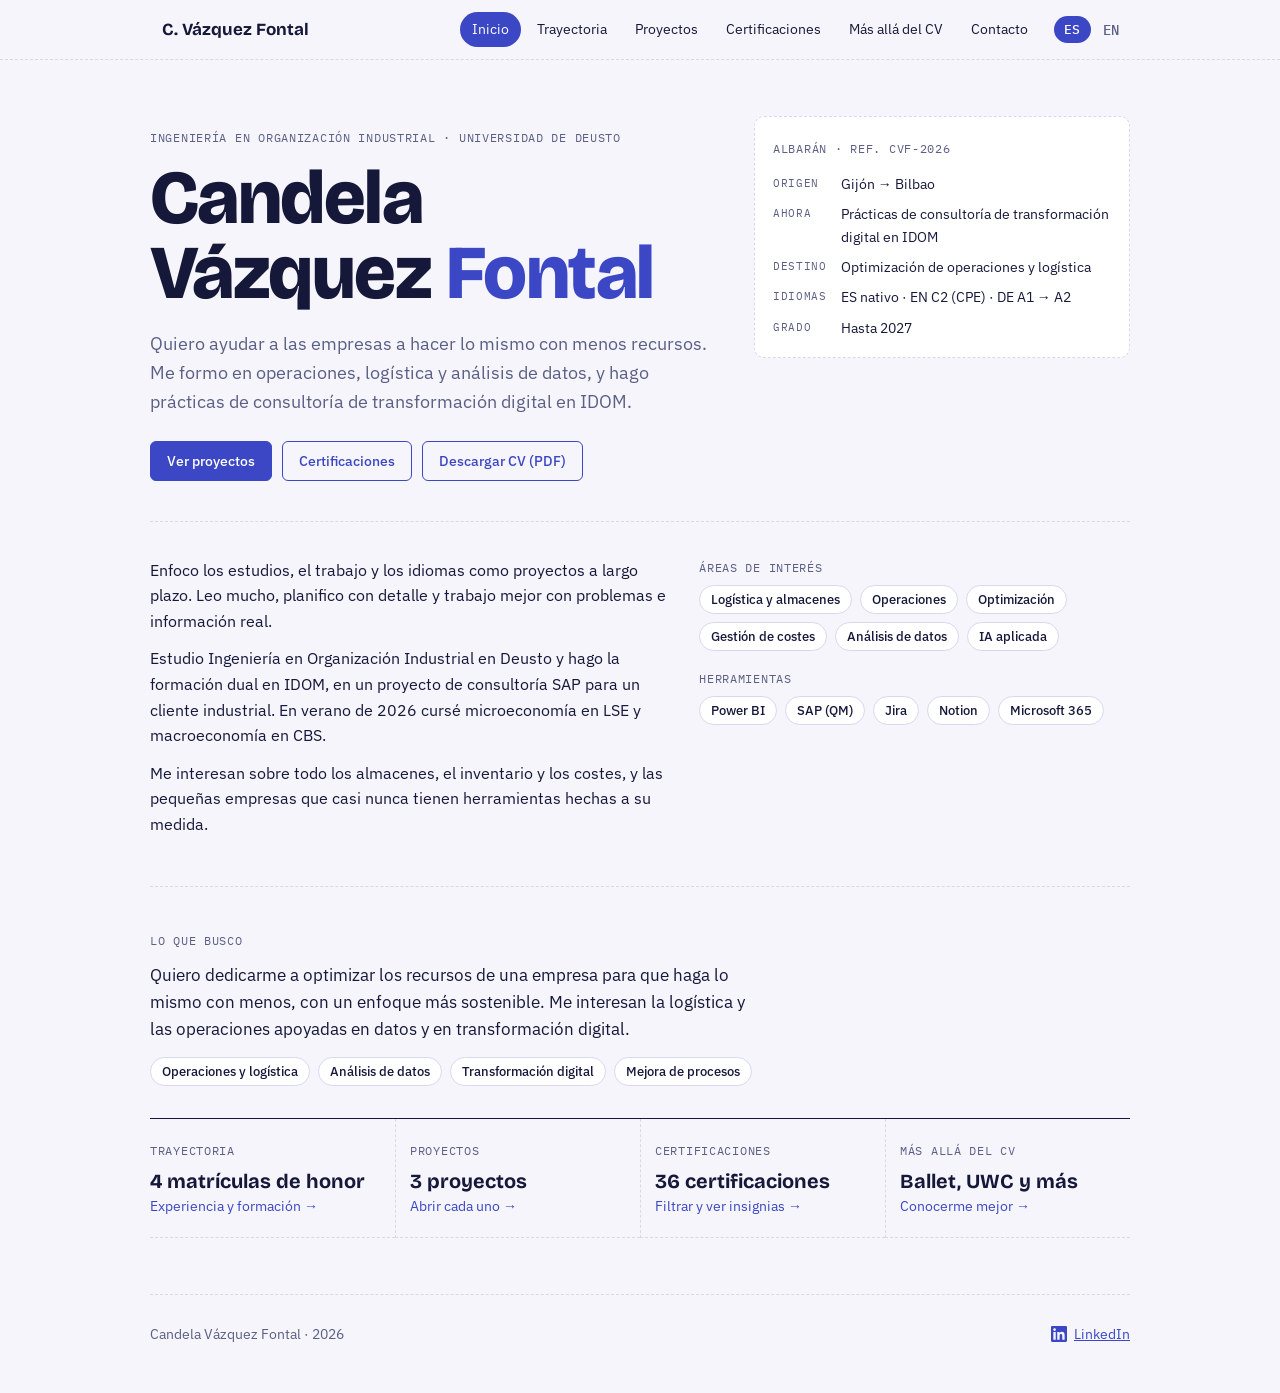
==== commit 527dd0ee: "Versión 2: página Más allá del CV, CV actualizados y correo ofuscado" ====
--- a/index.html
+++ b/index.html
@@ -27,11 +27,10 @@
 <meta name="twitter:image" content="https://candelavazquezfontal.github.io/og-image.png">
 <meta property="profile:first_name" content="Candela">
 <meta property="profile:last_name" content="Vázquez Fontal">
-<script type="application/ld+json">{"@context":"https://schema.org","@type":"ProfilePage","inLanguage":"es","mainEntity":{"@type":"Person","name":"Candela Vázquez Fontal","givenName":"Candela","familyName":"Vázquez Fontal","url":"https://candelavazquezfontal.github.io/","image":"https://candelavazquezfontal.github.io/og-image.png","jobTitle":"Estudiante de Ingeniería en Organización Industrial","description":"Estudiante de Ingeniería en Organización Industrial en la Universidad de Deusto y en prácticas de consultoría de transformación digital en IDOM.","alumniOf":[{"@type":"CollegeOrUniversity","name":"Universidad de Deusto"},{"@type":"CollegeOrUniversity","name":"Universidad de Oviedo"}],"worksFor":{"@type":"Organization","name":"IDOM"},"knowsLanguage":["es","en","de"],"knowsAbout":["Logística","Operaciones","Optimización","Gestión de costes","Análisis de datos"],"sameAs":["https://www.linkedin.com/in/candela-v%C3%A1zquez-fontal","https://github.com/candelavazquezfontal"]}}</script>
+<script type="application/ld+json">{"@context":"https://schema.org","@type":"ProfilePage","inLanguage":"es","mainEntity":{"@type":"Person","name":"Candela Vázquez Fontal","givenName":"Candela","familyName":"Vázquez Fontal","url":"https://candelavazquezfontal.github.io/","image":"https://candelavazquezfontal.github.io/og-image.png","jobTitle":"Estudiante de Ingeniería en Organización Industrial","description":"Estudiante de Ingeniería en Organización Industrial en la Universidad de Deusto y en prácticas de consultoría de transformación digital en IDOM.","alumniOf":[{"@type":"CollegeOrUniversity","name":"Universidad de Deusto"},{"@type":"CollegeOrUniversity","name":"Universidad de Oviedo"}],"worksFor":{"@type":"Organization","name":"IDOM"},"knowsLanguage":["es","en","de"],"knowsAbout":["Logística","Operaciones","Optimización","Gestión de costes","Análisis de datos"],"sameAs":["https://www.linkedin.com/in/candela-vazquez-fontal","https://github.com/candelavazquezfontal"]}}</script>
 <style>html{-webkit-text-size-adjust:100%}body{margin:0}img{max-width:100%}[hidden]{display:none!important}</style>
-<link rel="preconnect" href="https://fonts.googleapis.com">
-<link rel="preconnect" href="https://fonts.gstatic.com" crossorigin>
-<link rel="stylesheet" href="https://fonts.googleapis.com/css2?family=Bricolage+Grotesque:opsz,wght@12..96,500;12..96,700;12..96,800&family=IBM+Plex+Sans:wght@400;500;600&family=IBM+Plex+Mono:wght@400;500&display=swap">
+<link rel="preload" href="/fonts/BricolageGrotesque-800-normal-latin.woff2" as="font" type="font/woff2" crossorigin>
+<link rel="stylesheet" href="/fonts/fonts.css">
 <style>
 /* Concepto: web como albarán de transporte. Cada sección es una hoja aparte; filas de manifiesto con fechas, códigos y separadores punteados tipo perforación. */
 :root{
@@ -97,10 +96,10 @@
 button.chip[aria-pressed="true"] span{color:var(--on-accent)}
 .seek{padding-block:32px;border-top:1px dashed var(--line)}
 .seek p:not(.mono){margin:6px 0 14px;max-width:62ch;font-size:17px}
-.doors{display:grid;grid-template-columns:repeat(3,1fr);border-top:1px solid var(--fg)}
-.doors a{display:block;padding:18px 18px 18px 0;text-decoration:none;color:var(--fg);border-bottom:1px dashed var(--line)}
-.doors a+a{padding-left:18px;border-left:1px dashed var(--line)}
-.doors b{display:block;font:700 22px var(--f-display);margin-top:6px}
+.doors{display:grid;grid-template-columns:repeat(4,1fr);border-top:1px solid var(--fg)}
+.doors a{display:block;padding:18px 14px 18px 0;text-decoration:none;color:var(--fg);border-bottom:1px dashed var(--line)}
+.doors a+a{padding-left:14px;border-left:1px dashed var(--line)}
+.doors b{display:block;font:700 20px var(--f-display);margin-top:6px}
 .doors span.go{color:var(--accent);font-size:14px}
 .doors a:hover b{color:var(--accent)}
 
@@ -174,10 +173,38 @@
   nav .wrap .navr ul{order:3;flex-basis:100%}
 }
 
+/* Más allá del CV */
+.beyond{display:flex;gap:22px;align-items:center;margin:0 0 26px;flex-wrap:wrap}
+.beyond img{width:140px;height:140px;border-radius:50%;object-fit:cover;border:1px dashed var(--line);padding:4px;background:var(--surface)}
+.beyond .lead2{margin:0;max-width:52ch;font-size:18px;color:var(--muted);flex:1 1 260px}
+h5.mini{font:500 11px var(--f-mono);letter-spacing:.06em;text-transform:uppercase;color:var(--muted);margin:16px 0 6px}
+ul.books{list-style:none;margin:0;padding:0;display:grid;gap:10px;font-size:15px}
+ul.books b{font-family:var(--f-display);font-size:16px}
+ul.books span{color:var(--muted);font-size:14px}
+.tl>li>.mono{padding-top:3px}
+@media (min-width:761px) and (max-width:900px){.doors{grid-template-columns:repeat(2,1fr)}.doors a:nth-child(3){padding-left:0;border-left:0}}
+
+.jump{display:flex;gap:8px;flex-wrap:wrap;align-items:center;margin:0 0 24px}
+.jump .mono{margin-right:4px}
+.jump a{font:500 13px var(--f-body);padding:5px 11px;border-radius:999px;border:1px solid var(--line);background:var(--surface);color:var(--fg);text-decoration:none}
+.jump a:hover{border-color:var(--accent);color:var(--accent)}
+[id]{scroll-margin-top:84px}
+.view h2.sub{font-size:22px;font-weight:700;margin:36px 0 12px}
+.view h2.sub:first-of-type{margin-top:0}
+.lilink{display:inline-flex;align-items:center;gap:7px}
+.lilink svg{flex:0 0 auto}
+
+.mono.sect a{color:inherit;text-decoration:none;border-bottom:1px dotted var(--muted)}
+.mono.sect a:hover{color:var(--accent);border-color:var(--accent)}
+.chips li a{color:inherit;text-decoration:none;border-bottom:1px dotted var(--accent)}
+.chips li a:hover{color:var(--accent)}
+.view-head .sect{max-width:46ch;text-align:right}
+@media (max-width:760px){.view-head .sect{text-align:left}}
+
 </style>
 </head>
 <body>
-<nav aria-label="Secciones"><div class="wrap"><a href="/" style="text-decoration:none;color:inherit"><b>C. Vázquez Fontal</b></a><div class="navr"><ul><li><a href="/" aria-current="page">Inicio</a></li><li><a href="/trayectoria/">Trayectoria</a></li><li><a href="/proyectos/">Proyectos</a></li><li><a href="/certificaciones/">Certificaciones</a></li><li><a href="/contacto/">Contacto</a></li></ul><div class="langsw" role="group" aria-label="Idioma"><span aria-current="true" lang="es">ES</span><a href="/en/" hreflang="en" lang="en" data-setlang="en">EN</a></div></div></div></nav>
+<nav aria-label="Secciones"><div class="wrap"><a href="/" style="text-decoration:none;color:inherit"><b>C. Vázquez Fontal</b></a><div class="navr"><ul><li><a href="/" aria-current="page">Inicio</a></li><li><a href="/trayectoria/">Trayectoria</a></li><li><a href="/proyectos/">Proyectos</a></li><li><a href="/certificaciones/">Certificaciones</a></li><li><a href="/mas-alla-del-cv/">Más allá del CV</a></li><li><a href="/contacto/">Contacto</a></li></ul><div class="langsw" role="group" aria-label="Idioma"><span aria-current="true" lang="es">ES</span><a href="/en/" hreflang="en" lang="en" data-setlang="en">EN</a></div></div></div></nav>
 <main class="wrap">
 <section class="view" id="v-inicio">
   <div class="hero">
@@ -188,19 +215,20 @@
       <div class="cta">
         <a class="btn" href="/proyectos/">Ver proyectos</a>
         <a class="btn ghost" href="/certificaciones/">Certificaciones</a>
+        <a class="btn ghost" href="/cv/Candela-Vazquez-Fontal-CV-ES.pdf">Descargar CV (PDF)</a>
       </div>
     </div>
     <aside class="label" aria-label="Datos rápidos">
       <span class="mono">Albarán · Ref. CVF-2026</span>
-      <dl><dt>Origen</dt><dd>Gijón → Bilbao</dd><dt>Ahora</dt><dd>Prácticas de consultoría de transformación digital en IDOM</dd><dt>Destino</dt><dd>Optimización de operaciones y logística</dd><dt>Idiomas</dt><dd>ES nativo · EN C2 (CPE) · DE A1, camino del A2</dd><dt>Grado</dt><dd>Hasta 2027</dd></dl>
+      <dl><dt>Origen</dt><dd>Gijón → Bilbao</dd><dt>Ahora</dt><dd>Prácticas de consultoría de transformación digital en IDOM</dd><dt>Destino</dt><dd>Optimización de operaciones y logística</dd><dt>Idiomas</dt><dd>ES nativo · EN C2 (CPE) · DE A1 → A2</dd><dt>Grado</dt><dd>Hasta 2027</dd></dl>
     </aside>
   </div>
 
-  <div class="about">
+  <div class="about" id="sobre-mi">
     <div><p>Enfoco los estudios, el trabajo y los idiomas como proyectos a largo plazo. Leo mucho, planifico con detalle y trabajo mejor con problemas e información real.</p><p>Estudio Ingeniería en Organización Industrial en Deusto y hago la formación dual en IDOM, en un proyecto de consultoría SAP para un cliente industrial. En verano de 2026 cursé microeconomía en LSE y macroeconomía en CBS.</p><p>Me interesan sobre todo los almacenes, el inventario y los costes, y las pequeñas empresas que casi nunca tienen herramientas hechas a su medida.</p></div>
     <div class="side">
       <div><p class="mono">Áreas de interés</p><ul class="chips"><li>Logística y almacenes</li><li>Operaciones</li><li>Optimización</li><li>Gestión de costes</li><li>Análisis de datos</li><li>IA aplicada</li></ul></div>
-      <div><p class="mono">Herramientas</p><ul class="chips"><li>Excel</li><li>Power BI</li><li>SAP (QM)</li><li>Jira</li><li>Notion</li><li>Microsoft 365</li></ul></div>
+      <div><p class="mono">Herramientas</p><ul class="chips"><li>Power BI</li><li>SAP (QM)</li><li>Jira</li><li>Notion</li><li>Microsoft 365</li></ul></div>
     </div>
   </div>
 
@@ -210,10 +238,10 @@
     <ul class="chips"><li>Operaciones y logística</li><li>Análisis de datos</li><li>Transformación digital</li><li>Mejora de procesos</li></ul>
   </div>
 
-  <div class="doors"><a href="/trayectoria/"><span class="mono">Trayectoria</span><b>4 matrículas de honor</b><span class="go">Experiencia y formación →</span></a><a href="/proyectos/"><span class="mono">Proyectos</span><b>3 proyectos</b><span class="go">Abrir cada uno →</span></a><a href="/certificaciones/"><span class="mono">Certificaciones</span><b>36 certificaciones</b><span class="go">Filtrar y ver insignias →</span></a></div>
+  <div class="doors" id="explorar"><a href="/trayectoria/"><span class="mono">Trayectoria</span><b>4 matrículas de honor</b><span class="go">Experiencia y formación →</span></a><a href="/proyectos/"><span class="mono">Proyectos</span><b>3 proyectos</b><span class="go">Abrir cada uno →</span></a><a href="/certificaciones/"><span class="mono">Certificaciones</span><b>36 certificaciones</b><span class="go">Filtrar y ver insignias →</span></a><a href="/mas-alla-del-cv/"><span class="mono">Más allá del CV</span><b>Ballet, UWC y más</b><span class="go">Conocerme mejor →</span></a></div>
 </section>
 </main>
-<div class="wrap"><footer><span>Candela Vázquez Fontal · 2026</span><a href="https://www.linkedin.com/in/candela-v%C3%A1zquez-fontal" target="_blank" rel="noopener">LinkedIn</a></footer></div>
+<div class="wrap"><footer><span>Candela Vázquez Fontal · 2026</span><a class="lilink" href="https://www.linkedin.com/in/candela-vazquez-fontal" target="_blank" rel="noopener"><svg class="li" viewBox="0 0 24 24" width="16" height="16" aria-hidden="true" focusable="false"><path fill="currentColor" d="M20.447 20.452h-3.554v-5.569c0-1.328-.027-3.037-1.852-3.037-1.853 0-2.136 1.445-2.136 2.939v5.667H9.351V9h3.414v1.561h.046c.477-.9 1.637-1.85 3.37-1.85 3.601 0 4.267 2.37 4.267 5.455v6.286zM5.337 7.433c-1.144 0-2.063-.926-2.063-2.065 0-1.138.92-2.063 2.063-2.063 1.14 0 2.064.925 2.064 2.063 0 1.139-.925 2.065-2.064 2.065zm1.782 13.019H3.555V9h3.564v11.452zM22.225 0H1.771C.792 0 0 .774 0 1.729v20.542C0 23.227.792 24 1.771 24h20.451C23.2 24 24 23.227 24 22.271V1.729C24 .774 23.2 0 22.222 0h.003z"/></svg>LinkedIn</a></footer></div>
 <script>
 try{document.querySelectorAll("[data-setlang]").forEach(function(a){a.addEventListener("click",function(){localStorage.setItem("lang",a.dataset.setlang)})})}catch(_){}
 (function(){var m={"#trayectoria":"/trayectoria/","#proyectos":"/proyectos/","#certificaciones":"/certificaciones/","#contacto":"/contacto/"};
--- a/fonts/fonts.css
+++ b/fonts/fonts.css
@@ -0,0 +1,140 @@
+@font-face {
+  font-family: 'Bricolage Grotesque';
+  font-style: normal;
+  font-weight: 500;
+  font-stretch: 100%;
+  font-display: swap;
+  src: url(BricolageGrotesque-500-normal-latin-ext.woff2) format('woff2');
+  unicode-range: U+0100-02BA, U+02BD-02C5, U+02C7-02CC, U+02CE-02D7, U+02DD-02FF, U+0304, U+0308, U+0329, U+1D00-1DBF, U+1E00-1E9F, U+1EF2-1EFF, U+2020, U+20A0-20AB, U+20AD-20C4, U+2113, U+2C60-2C7F, U+A720-A7FF;
+}
+@font-face {
+  font-family: 'Bricolage Grotesque';
+  font-style: normal;
+  font-weight: 500;
+  font-stretch: 100%;
+  font-display: swap;
+  src: url(BricolageGrotesque-500-normal-latin.woff2) format('woff2');
+  unicode-range: U+0000-00FF, U+0131, U+0152-0153, U+02BB-02BC, U+02C6, U+02DA, U+02DC, U+0304, U+0308, U+0329, U+2000-206F, U+20AC, U+2122, U+2191, U+2193, U+2212, U+2215, U+FEFF, U+FFFD;
+}
+@font-face {
+  font-family: 'Bricolage Grotesque';
+  font-style: normal;
+  font-weight: 700;
+  font-stretch: 100%;
+  font-display: swap;
+  src: url(BricolageGrotesque-700-normal-latin-ext.woff2) format('woff2');
+  unicode-range: U+0100-02BA, U+02BD-02C5, U+02C7-02CC, U+02CE-02D7, U+02DD-02FF, U+0304, U+0308, U+0329, U+1D00-1DBF, U+1E00-1E9F, U+1EF2-1EFF, U+2020, U+20A0-20AB, U+20AD-20C4, U+2113, U+2C60-2C7F, U+A720-A7FF;
+}
+@font-face {
+  font-family: 'Bricolage Grotesque';
+  font-style: normal;
+  font-weight: 700;
+  font-stretch: 100%;
+  font-display: swap;
+  src: url(BricolageGrotesque-700-normal-latin.woff2) format('woff2');
+  unicode-range: U+0000-00FF, U+0131, U+0152-0153, U+02BB-02BC, U+02C6, U+02DA, U+02DC, U+0304, U+0308, U+0329, U+2000-206F, U+20AC, U+2122, U+2191, U+2193, U+2212, U+2215, U+FEFF, U+FFFD;
+}
+@font-face {
+  font-family: 'Bricolage Grotesque';
+  font-style: normal;
+  font-weight: 800;
+  font-stretch: 100%;
+  font-display: swap;
+  src: url(BricolageGrotesque-800-normal-latin-ext.woff2) format('woff2');
+  unicode-range: U+0100-02BA, U+02BD-02C5, U+02C7-02CC, U+02CE-02D7, U+02DD-02FF, U+0304, U+0308, U+0329, U+1D00-1DBF, U+1E00-1E9F, U+1EF2-1EFF, U+2020, U+20A0-20AB, U+20AD-20C4, U+2113, U+2C60-2C7F, U+A720-A7FF;
+}
+@font-face {
+  font-family: 'Bricolage Grotesque';
+  font-style: normal;
+  font-weight: 800;
+  font-stretch: 100%;
+  font-display: swap;
+  src: url(BricolageGrotesque-800-normal-latin.woff2) format('woff2');
+  unicode-range: U+0000-00FF, U+0131, U+0152-0153, U+02BB-02BC, U+02C6, U+02DA, U+02DC, U+0304, U+0308, U+0329, U+2000-206F, U+20AC, U+2122, U+2191, U+2193, U+2212, U+2215, U+FEFF, U+FFFD;
+}
+@font-face {
+  font-family: 'IBM Plex Mono';
+  font-style: normal;
+  font-weight: 400;
+  font-display: swap;
+  src: url(IBMPlexMono-400-normal-latin-ext.woff2) format('woff2');
+  unicode-range: U+0100-02BA, U+02BD-02C5, U+02C7-02CC, U+02CE-02D7, U+02DD-02FF, U+0304, U+0308, U+0329, U+1D00-1DBF, U+1E00-1E9F, U+1EF2-1EFF, U+2020, U+20A0-20AB, U+20AD-20C4, U+2113, U+2C60-2C7F, U+A720-A7FF;
+}
+@font-face {
+  font-family: 'IBM Plex Mono';
+  font-style: normal;
+  font-weight: 400;
+  font-display: swap;
+  src: url(IBMPlexMono-400-normal-latin.woff2) format('woff2');
+  unicode-range: U+0000-00FF, U+0131, U+0152-0153, U+02BB-02BC, U+02C6, U+02DA, U+02DC, U+0304, U+0308, U+0329, U+2000-206F, U+20AC, U+2122, U+2191, U+2193, U+2212, U+2215, U+FEFF, U+FFFD;
+}
+@font-face {
+  font-family: 'IBM Plex Mono';
+  font-style: normal;
+  font-weight: 500;
+  font-display: swap;
+  src: url(IBMPlexMono-500-normal-latin-ext.woff2) format('woff2');
+  unicode-range: U+0100-02BA, U+02BD-02C5, U+02C7-02CC, U+02CE-02D7, U+02DD-02FF, U+0304, U+0308, U+0329, U+1D00-1DBF, U+1E00-1E9F, U+1EF2-1EFF, U+2020, U+20A0-20AB, U+20AD-20C4, U+2113, U+2C60-2C7F, U+A720-A7FF;
+}
+@font-face {
+  font-family: 'IBM Plex Mono';
+  font-style: normal;
+  font-weight: 500;
+  font-display: swap;
+  src: url(IBMPlexMono-500-normal-latin.woff2) format('woff2');
+  unicode-range: U+0000-00FF, U+0131, U+0152-0153, U+02BB-02BC, U+02C6, U+02DA, U+02DC, U+0304, U+0308, U+0329, U+2000-206F, U+20AC, U+2122, U+2191, U+2193, U+2212, U+2215, U+FEFF, U+FFFD;
+}
+@font-face {
+  font-family: 'IBM Plex Sans';
+  font-style: normal;
+  font-weight: 400;
+  font-stretch: 100%;
+  font-display: swap;
+  src: url(IBMPlexSans-400-normal-latin-ext.woff2) format('woff2');
+  unicode-range: U+0100-02BA, U+02BD-02C5, U+02C7-02CC, U+02CE-02D7, U+02DD-02FF, U+0304, U+0308, U+0329, U+1D00-1DBF, U+1E00-1E9F, U+1EF2-1EFF, U+2020, U+20A0-20AB, U+20AD-20C4, U+2113, U+2C60-2C7F, U+A720-A7FF;
+}
+@font-face {
+  font-family: 'IBM Plex Sans';
+  font-style: normal;
+  font-weight: 400;
+  font-stretch: 100%;
+  font-display: swap;
+  src: url(IBMPlexSans-400-normal-latin.woff2) format('woff2');
+  unicode-range: U+0000-00FF, U+0131, U+0152-0153, U+02BB-02BC, U+02C6, U+02DA, U+02DC, U+0304, U+0308, U+0329, U+2000-206F, U+20AC, U+2122, U+2191, U+2193, U+2212, U+2215, U+FEFF, U+FFFD;
+}
+@font-face {
+  font-family: 'IBM Plex Sans';
+  font-style: normal;
+  font-weight: 500;
+  font-stretch: 100%;
+  font-display: swap;
+  src: url(IBMPlexSans-500-normal-latin-ext.woff2) format('woff2');
+  unicode-range: U+0100-02BA, U+02BD-02C5, U+02C7-02CC, U+02CE-02D7, U+02DD-02FF, U+0304, U+0308, U+0329, U+1D00-1DBF, U+1E00-1E9F, U+1EF2-1EFF, U+2020, U+20A0-20AB, U+20AD-20C4, U+2113, U+2C60-2C7F, U+A720-A7FF;
+}
+@font-face {
+  font-family: 'IBM Plex Sans';
+  font-style: normal;
+  font-weight: 500;
+  font-stretch: 100%;
+  font-display: swap;
+  src: url(IBMPlexSans-500-normal-latin.woff2) format('woff2');
+  unicode-range: U+0000-00FF, U+0131, U+0152-0153, U+02BB-02BC, U+02C6, U+02DA, U+02DC, U+0304, U+0308, U+0329, U+2000-206F, U+20AC, U+2122, U+2191, U+2193, U+2212, U+2215, U+FEFF, U+FFFD;
+}
+@font-face {
+  font-family: 'IBM Plex Sans';
+  font-style: normal;
+  font-weight: 600;
+  font-stretch: 100%;
+  font-display: swap;
+  src: url(IBMPlexSans-600-normal-latin-ext.woff2) format('woff2');
+  unicode-range: U+0100-02BA, U+02BD-02C5, U+02C7-02CC, U+02CE-02D7, U+02DD-02FF, U+0304, U+0308, U+0329, U+1D00-1DBF, U+1E00-1E9F, U+1EF2-1EFF, U+2020, U+20A0-20AB, U+20AD-20C4, U+2113, U+2C60-2C7F, U+A720-A7FF;
+}
+@font-face {
+  font-family: 'IBM Plex Sans';
+  font-style: normal;
+  font-weight: 600;
+  font-stretch: 100%;
+  font-display: swap;
+  src: url(IBMPlexSans-600-normal-latin.woff2) format('woff2');
+  unicode-range: U+0000-00FF, U+0131, U+0152-0153, U+02BB-02BC, U+02C6, U+02DA, U+02DC, U+0304, U+0308, U+0329, U+2000-206F, U+20AC, U+2122, U+2191, U+2193, U+2212, U+2215, U+FEFF, U+FFFD;
+}
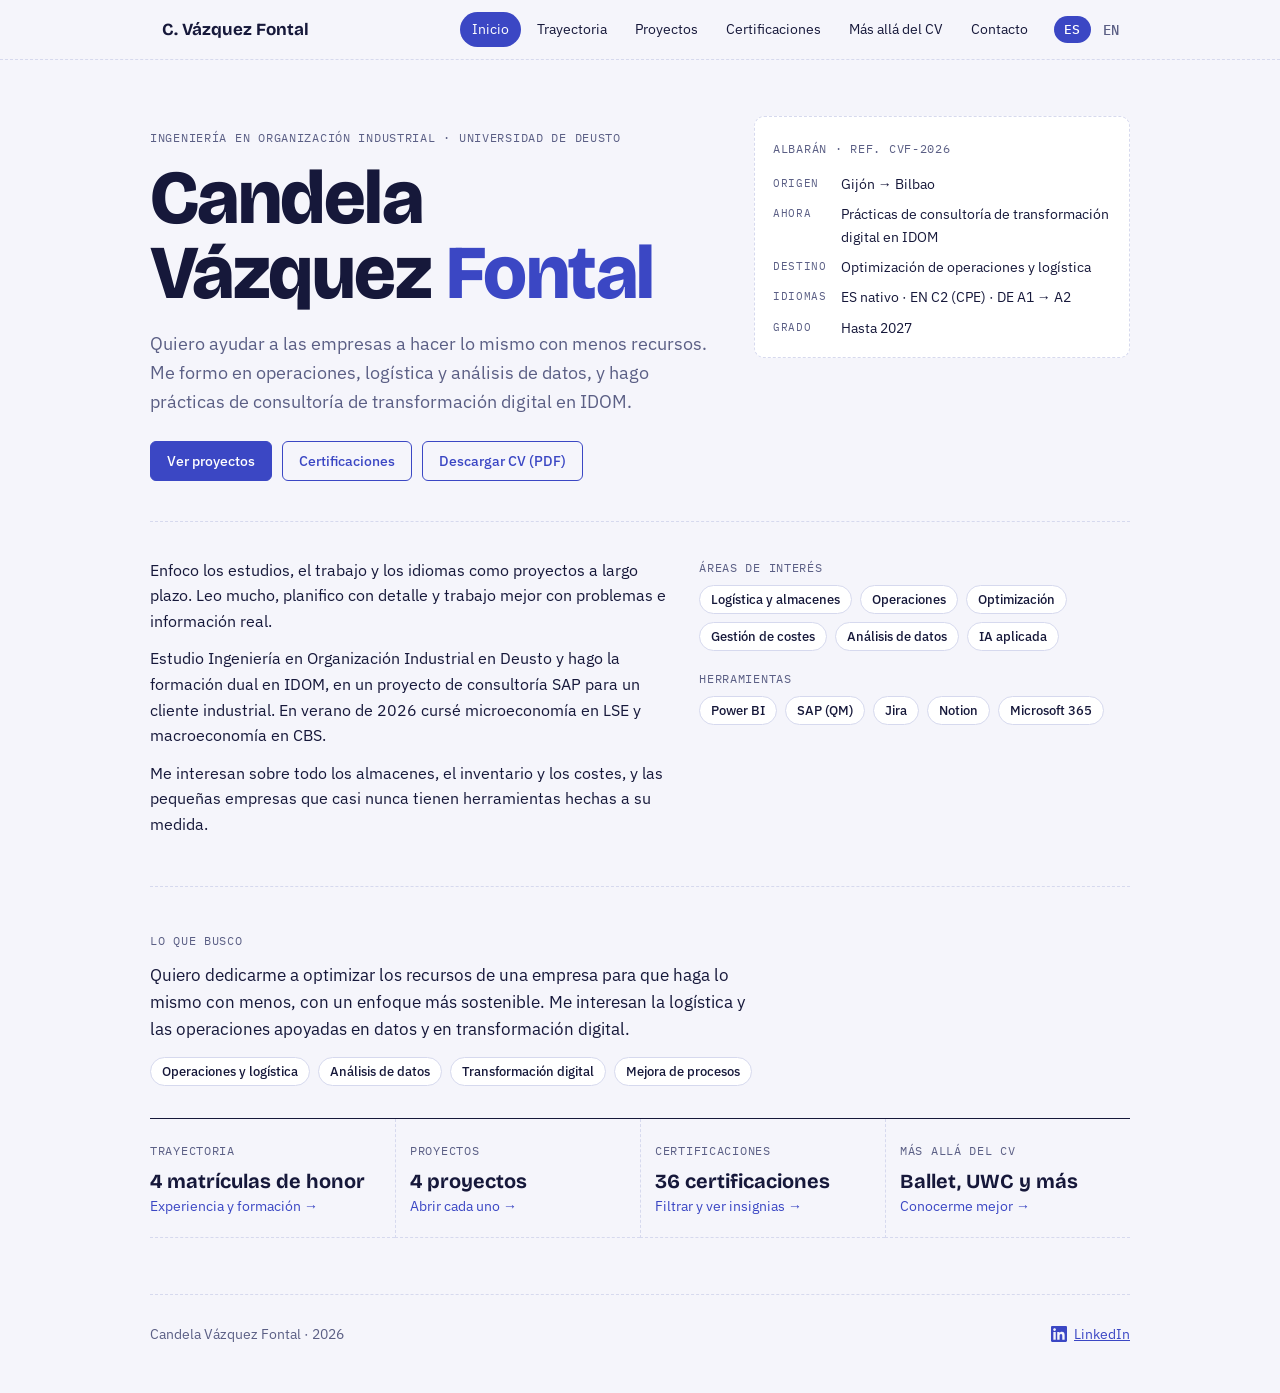
==== commit f02f7e80: "Proyecto reZZ: app de recetas" ====
--- a/index.html
+++ b/index.html
@@ -238,7 +238,7 @@
     <ul class="chips"><li>Operaciones y logística</li><li>Análisis de datos</li><li>Transformación digital</li><li>Mejora de procesos</li></ul>
   </div>
 
-  <div class="doors" id="explorar"><a href="/trayectoria/"><span class="mono">Trayectoria</span><b>4 matrículas de honor</b><span class="go">Experiencia y formación →</span></a><a href="/proyectos/"><span class="mono">Proyectos</span><b>3 proyectos</b><span class="go">Abrir cada uno →</span></a><a href="/certificaciones/"><span class="mono">Certificaciones</span><b>36 certificaciones</b><span class="go">Filtrar y ver insignias →</span></a><a href="/mas-alla-del-cv/"><span class="mono">Más allá del CV</span><b>Ballet, UWC y más</b><span class="go">Conocerme mejor →</span></a></div>
+  <div class="doors" id="explorar"><a href="/trayectoria/"><span class="mono">Trayectoria</span><b>4 matrículas de honor</b><span class="go">Experiencia y formación →</span></a><a href="/proyectos/"><span class="mono">Proyectos</span><b>4 proyectos</b><span class="go">Abrir cada uno →</span></a><a href="/certificaciones/"><span class="mono">Certificaciones</span><b>36 certificaciones</b><span class="go">Filtrar y ver insignias →</span></a><a href="/mas-alla-del-cv/"><span class="mono">Más allá del CV</span><b>Ballet, UWC y más</b><span class="go">Conocerme mejor →</span></a></div>
 </section>
 </main>
 <div class="wrap"><footer><span>Candela Vázquez Fontal · 2026</span><a class="lilink" href="https://www.linkedin.com/in/candela-vazquez-fontal" target="_blank" rel="noopener"><svg class="li" viewBox="0 0 24 24" width="16" height="16" aria-hidden="true" focusable="false"><path fill="currentColor" d="M20.447 20.452h-3.554v-5.569c0-1.328-.027-3.037-1.852-3.037-1.853 0-2.136 1.445-2.136 2.939v5.667H9.351V9h3.414v1.561h.046c.477-.9 1.637-1.85 3.37-1.85 3.601 0 4.267 2.37 4.267 5.455v6.286zM5.337 7.433c-1.144 0-2.063-.926-2.063-2.065 0-1.138.92-2.063 2.063-2.063 1.14 0 2.064.925 2.064 2.063 0 1.139-.925 2.065-2.064 2.065zm1.782 13.019H3.555V9h3.564v11.452zM22.225 0H1.771C.792 0 0 .774 0 1.729v20.542C0 23.227.792 24 1.771 24h20.451C23.2 24 24 23.227 24 22.271V1.729C24 .774 23.2 0 22.222 0h.003z"/></svg>LinkedIn</a></footer></div>
